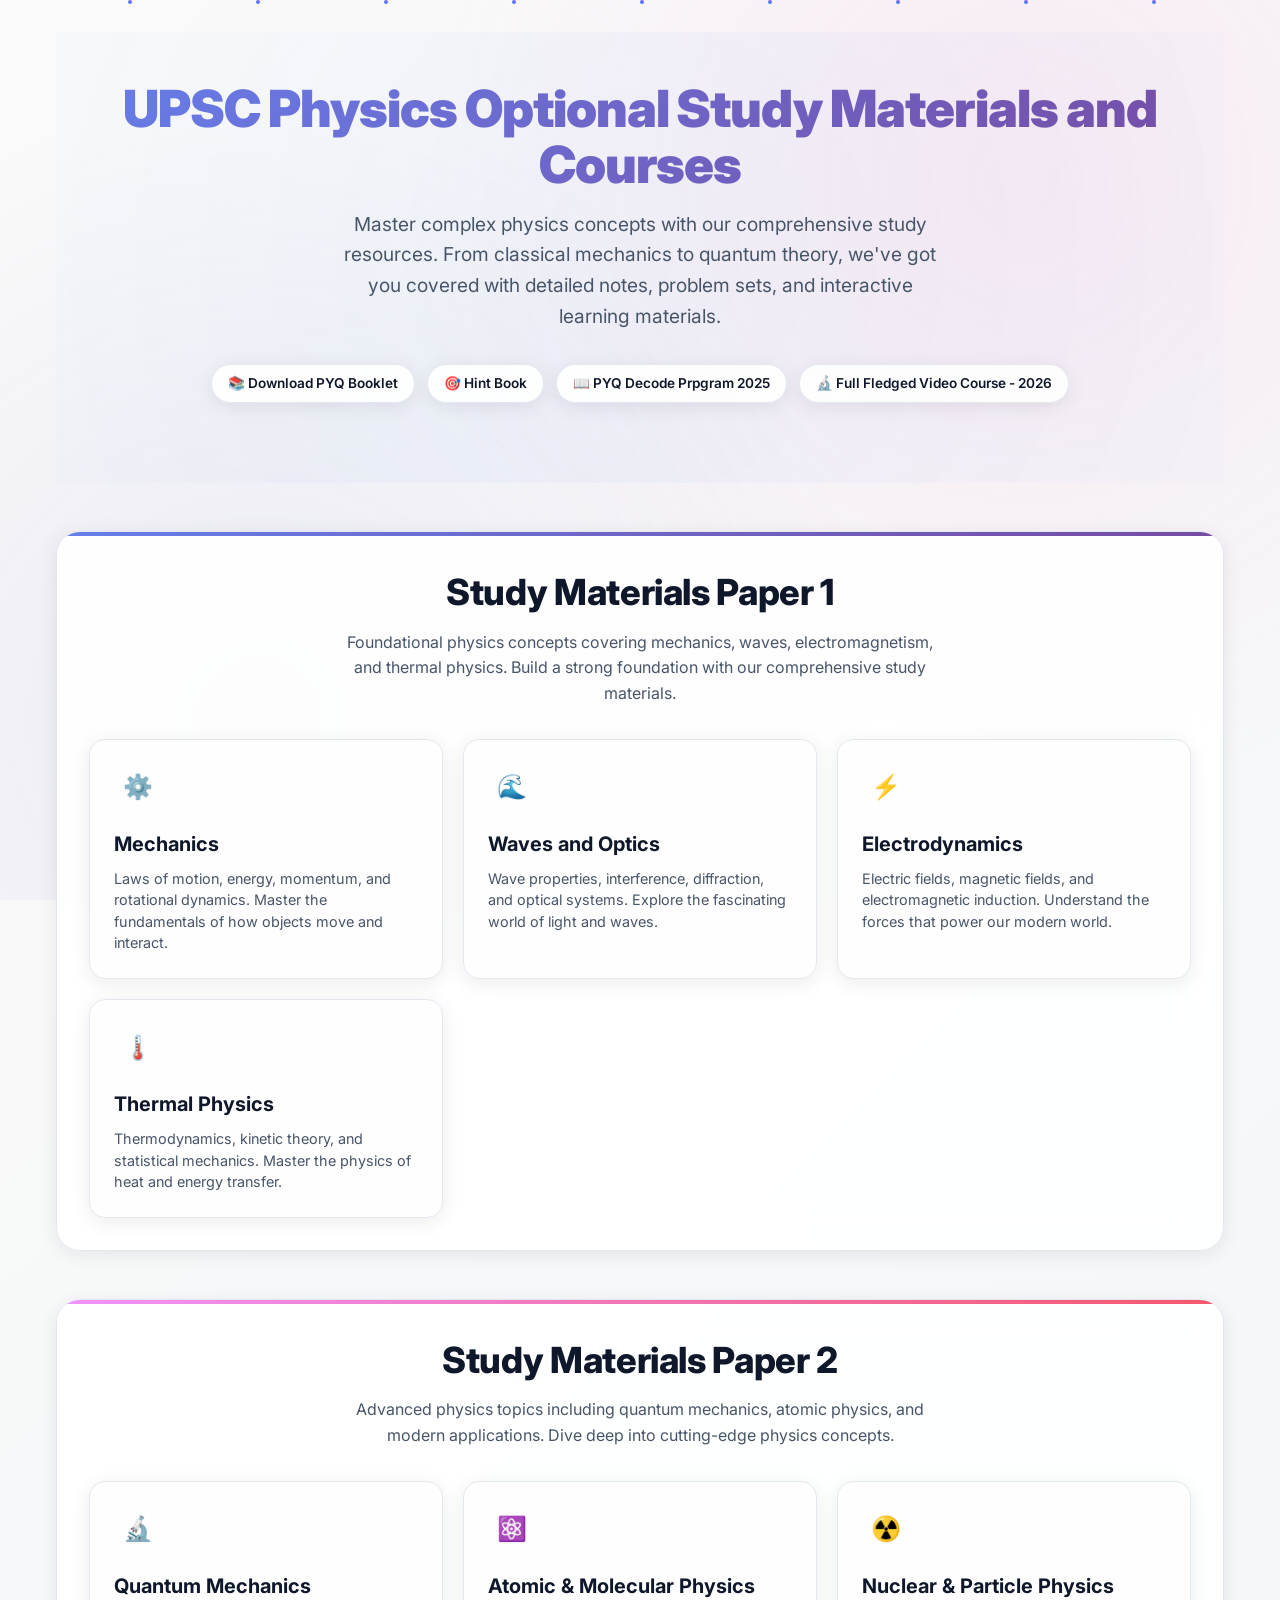
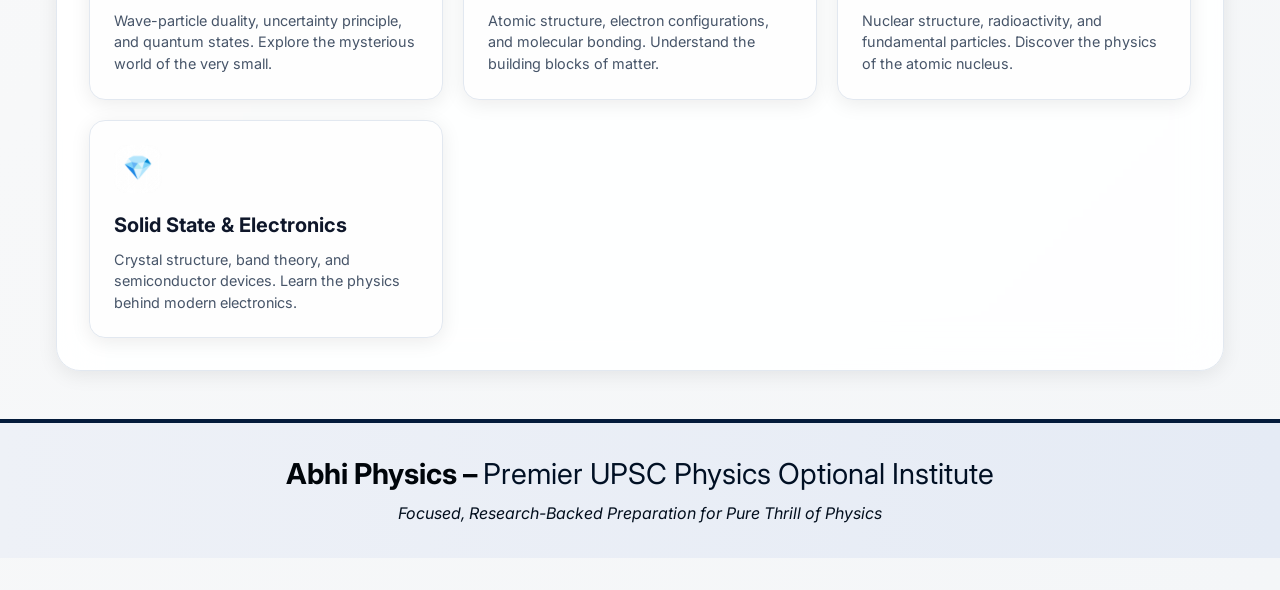
==== index.html @ fa47fe80 "complete directory updated" ====
<!DOCTYPE html>
<html lang="en">
<head>
    <meta charset="UTF-8">
    <meta name="viewport" content="width=device-width, initial-scale=1.0">
    
    <!-- Primary SEO Meta Tags -->
    <title>UPSC CSE Physics Optional Exam | Abhi Physics</title>
    <meta name="title" content="Advanced Study Resources for Physics Optional UPSC CSE>
    <meta name="description" content="Comprehensive physics study materials covering mechanics, quantum mechanics, electrodynamics, thermal physics, and more. Free resources for advanced physics students.">
    <meta name="keywords" content="physics study materials, mechanics, quantum mechanics, electrodynamics, thermal physics, waves optics, atomic physics, nuclear physics, physics notes, physics problems, physics formulas, laws of motion, conservation of energy, conservation of momentum, applications to rotating frames, centripetal acceleration, Coriolis acceleration, motion under central force, conservation of angular momentum, Kepler's laws, fields and potentials, gravitational field, potential due to spherical bodies, Gauss equation, Poisson equation, gravitational self-energy, two-body problem, reduced mass, Rutherford scattering, centre of mass laboratory reference frame, system of particles, conservation theorems, elastic collisions, inelastic collisions, rigid body, degrees of freedom, Euler's theorem, angular velocity, angular momentum, moments of inertia, theorems of parallel and perpendicular axes, equation of motion for rotation, molecular rotations, diatomic molecules, tri-atomic molecules, processional motion, top, gyroscope, mechanics of continuous media, elasticity, Hooke's law, elastic constants, isotropic solids, inter-relation, streamline, laminar flow, viscosity, Poiseuille's equation, Bernoulli's equation, Stokes' law, applications, special relativity, Michelson-Morley experiment, implications, Lorentz transformations, length contraction, time dilation, addition of relativistic velocities, aberration, Doppler effect, mass-energy relation, simple applications to decay process, four-dimensional momentum vector, covariance of equations of physics, electrostatics, magnetostatics, Laplace equation, Poisson equation in electrostatics, energy of a system of charges, multiple expansion of scalar potential, method of images, potential due to a dipole, force and torque on a dipole, dielectrics, polarization, boundary-value problems, conducting and dielectric spheres, uniform electric field, magnetic shell, uniformly magnetized sphere, ferromagnetic materials, hysteresis, energy loss, current electricity, Kirchhoff's laws, Biot-Savart law, Ampere's law, Faraday's law, Lenz' law, self-inductances, mutual-inductances, mean and rms values in AC circuits, DC and AC circuits with R, L, and C components, series and parallel resonances, quality factor, principle of transformer, displacement current, Maxwell's equations, wave equations in vacuum, Pointing theorem, vector and scalar potentials, electromagnetic field tensor, covariance of Maxwell's equations, wave equations in isotropic dielectrics, reflection and refraction, Fresnel's relations, total internal reflection, normal and anomalous dispersion, Rayleigh scattering, black body radiation, Planck's radiation law, Stefan-Boltzmann law, Wien's displacement law, Rayleigh-Jeans' law, thermodynamics, reversible and irreversible processes, entropy, isothermal, adiabatic, isobaric, isochoric processes, entropy changes, Otto and Diesel engines, Gibbs' phase rule, chemical potential, van der Waals equation of state, critical constants, Maxwell-Boltzmann distribution, transport phenomena, equi-partition, virial theorems, Dulong-Petit, Einstein, and Debye's theories of specific heat of solids, Maxwell relations, Clausius-Clapeyron equation, adiabatic de-magnetisation, Joule-Kelvin effect, liquefaction of gases, statistical physics, macro and micro states, statistical distributions, Maxwell-Boltzmann, Bose-Einstein, Fermi-Dirac distributions, applications to specific heat of gases, black body radiation, concept of negative temperatures, wave-particle duality, Schrodinger equation, expectation values, uncertainty principle, one-dimensional Schrodinger equation, free particle, Gaussian wave-packet, particle in a box, particle in a finite well, linear harmonic oscillator, reflection and transmission by step potential, rectangular barrier, particle in a three-dimensional box, density of states, free electron theory of metals, angular momentum, Hydrogen atom, spin half particles, properties of Pauli spin matrices, Stern-Gerlach experiment, electron spin, fine structure of hydrogen atom, elementary ideas about Lamb shift, Zeeman effect, L-S coupling, J-J coupling, spectroscopic notation of atomic states, elementary theory of rotational, vibrational and electronic spectra of diatomic molecules, Frank Condon principle, Raman effect, molecular structure, Laser Raman spectroscopy, importance of neutral hydrogen atom, molecular hydrogen, molecular hydrogen ion in astronomy, fluorescence, phosphorescence, elementary theory and applications of NMR and EPR, basic nuclear properties, size, binding energy, angular momentum, parity, magnetic moment, semi-empirical mass formula, mass parabolas, ground state of deuteron, magnetic moment and non-central forces, meson theory of nuclear forces, shell model of the nucleus, violation of parity in beta decay, gamma decay, internal conversion, Mossbauer spectroscopy, Q-value of nuclear reactions, nuclear fission, fusion, energy production in stars, nuclear reactors, classification of elementary particles, conservation laws, quark structure of hadrons, field quanta of electro weak and strong interactions, elementary ideas about unification of forces, physics of neutrinos, crystalline and amorphous structure of matter, different crystal systems, space groups, methods of determination of crystal structure, X-ray diffraction, scanning and transmission electron microscopies, band theory of solids, conductors, insulators, semiconductors, thermal properties of solids, specific heat, Debye theory, magnetism, para and ferro magnetism, elements of superconductivity, Meissner effect, Josephson junctions, high-temperature superconductivity, intrinsic and extrinsic semiconductors, p-n and n-p-n transistors, amplifiers, oscillators, Op-amps, FET, JFET, MOSFET, digital electronics, Boolean identities, De Morgan's laws, logic gates, truth tables, simple logic circuits, thermostats, solar cells, fundamentals of microprocessors, digital computers">
    <meta name="author" content="Abhi Physics">
    <meta name="robots" content="index, follow">
    <link rel="canonical" href="https://abhiphysics.com/">
    
    <!-- Open Graph / Facebook -->
    <meta property="og:type" content="website">
    <meta property="og:url" content="https://abhiphysics.com/">
    <meta property="og:title" content="Physics Study Materials | Advanced Study Resources | PYQ Solution">
    <meta property="og:description" content="Comprehensive physics study materials covering mechanics, quantum mechanics, electrodynamics, and more. Free resources for advanced physics students.">
    <meta property="og:image" content="https://abhiphysics.com/physics-thumbnail.jpg">
    <meta property="og:site_name" content="Abhi Physics">
    
    <!-- Twitter -->
    <meta property="twitter:card" content="summary_large_image">
    <meta property="twitter:url" content="https://abhiphysics.com/">
    <meta property="twitter:title" content="Physics Study Materials | Advanced Study Resources">
    <meta property="twitter:description" content="Comprehensive physics study materials covering mechanics, quantum mechanics, electrodynamics, and more.">
    <meta property="twitter:image" content="https://abhiphysics.com/physics-thumbnail.jpg">
    
    <!-- Additional SEO Tags -->
    <meta name="theme-color" content="#6366f1">
    <meta name="msapplication-TileColor" content="#6366f1">
    <meta name="language" content="English">
    <meta name="revisit-after" content="7 days">
    <meta name="distribution" content="global">
    <meta name="rating" content="general">
    
    <!-- Structured Data -->
    <script type="application/ld+json">
    {
        "@context": "https://schema.org",
        "@type": "EducationalOrganization",
        "name": "ABHI PHYSICS | UPSC PHYSICS OPTIONAL",
        "description": "Comprehensive physics study materials for advanced students covering mechanics, quantum mechanics, electrodynamics, thermal physics, waves, optics, atomic physics, and nuclear physics",
        "url": "https://abhiphysics.com",
        "logo": "https://abhiphysics.com/logo.png",
        "courseMode": "online",
        "educationalLevel": "advanced",
        "subject": "Physics",
        "teaches": [
            "Mechanics",
            "Waves and Optics", 
            "Electrodynamics",
            "Thermal Physics",
            "Quantum Mechanics",
            "Atomic and Molecular Physics",
            "Nuclear and Particle Physics",
            "Solid State Physics"
        ],
        "availableLanguage": "en",
        "educationalCredentialAwarded": "Study Materials"
    }
    </script>
    
    <!-- Breadcrumb Structured Data -->
    <script type="application/ld+json">
    {
        "@context": "https://schema.org",
        "@type": "BreadcrumbList",
        "itemListElement": [
            {
                "@type": "ListItem",
                "position": 1,
                "name": "Home",
                "item": "https://abhiphysics.com/"
            }
        ]
    }
    </script>
    
    <!-- Preload Critical Resources -->
    <link rel="preload" href="https://fonts.googleapis.com/css2?family=Inter:wght@300;400;500;600;700;800;900&family=JetBrains+Mono:wght@400;500;600&display=swap" as="style">
    <link href="https://fonts.googleapis.com/css2?family=Inter:wght@300;400;500;600;700;800;900&family=JetBrains+Mono:wght@400;500;600&display=swap" rel="stylesheet">
    
    <!-- Favicon -->
    <link rel="icon" type="image/x-icon" href="/favicon.ico">
    <link rel="apple-touch-icon" sizes="180x180" href="/apple-touch-icon.png">
    <link rel="icon" type="image/png" sizes="32x32" href="/favicon-32x32.png">
    <link rel="icon" type="image/png" sizes="16x16" href="/favicon-16x16.png">
    
    <style>
        :root {
            --primary-blue: #3b82f6;
            --primary-purple: #8b5cf6;
            --primary-pink: #ec4899;
            --primary-cyan: #06b6d4;
            --primary-emerald: #10b981;
            --primary-orange: #f59e0b;
            --primary-red: #ef4444;
            
            --bg-primary: #fefefe;
            --bg-secondary: #f8fafc;
            --bg-tertiary: #f1f5f9;
            --bg-glass: rgba(255, 255, 255, 0.9);
            
            --text-primary: #0f172a;
            --text-secondary: #475569;
            --text-muted: #64748b;
            --text-white: #ffffff;
            
            --border-light: #e2e8f0;
            --border-medium: #cbd5e1;
            
            --shadow-glow: 0 0 30px rgba(59, 130, 246, 0.15);
            --shadow-card: 0 4px 20px rgba(0, 0, 0, 0.08);
            --shadow-hover: 0 8px 40px rgba(0, 0, 0, 0.12);
            
            --gradient-primary: linear-gradient(135deg, #667eea 0%, #764ba2 100%);
            --gradient-secondary: linear-gradient(135deg, #f093fb 0%, #f5576c 100%);
            --gradient-accent: linear-gradient(135deg, #4facfe 0%, #00f2fe 100%);
            --gradient-success: linear-gradient(135deg, #43e97b 0%, #38f9d7 100%);
            --gradient-warm: linear-gradient(135deg, #fa709a 0%, #fee140 100%);
            --gradient-cool: linear-gradient(135deg, #a8edea 0%, #fed6e3 100%);
            --gradient-neon: linear-gradient(135deg, #d299c2 0%, #fef9d7 100%);
            
            --border-radius: 16px;
            --border-radius-lg: 24px;
            --transition: all 0.3s cubic-bezier(0.4, 0, 0.2, 1);
            --transition-fast: all 0.15s ease-out;
        }

        * {
            margin: 0;
            padding: 0;
            box-sizing: border-box;
        }

        html {
            scroll-behavior: smooth;
        }

        body {
            font-family: 'Inter', -apple-system, BlinkMacSystemFont, 'Segoe UI', sans-serif;
            background: linear-gradient(135deg, #fafafa 0%, #f4f6f8 100%);
            line-height: 1.6;
            color: var(--text-primary);
            font-size: 16px;
            -webkit-font-smoothing: antialiased;
            -moz-osx-font-smoothing: grayscale;
            min-height: 100vh;
            position: relative;
        }

        body::before {
            content: '';
            position: fixed;
            top: 0;
            left: 0;
            width: 100%;
            height: 100%;
            background: 
                radial-gradient(circle at 20% 80%, rgba(120, 119, 198, 0.1) 0%, transparent 50%),
                radial-gradient(circle at 80% 20%, rgba(255, 119, 198, 0.1) 0%, transparent 50%);
            pointer-events: none;
            z-index: -1;
        }

        .container {
            max-width: 1200px;
            margin: 0 auto;
            padding: 0 1rem;
        }

        /* Floating particles animation */
        .floating-particles {
            position: fixed;
            top: 0;
            left: 0;
            width: 100%;
            height: 100%;
            pointer-events: none;
            z-index: -1;
        }

        .particle {
            position: absolute;
            width: 4px;
            height: 4px;
            background: linear-gradient(45deg, #3b82f6, #8b5cf6);
            border-radius: 50%;
            animation: float 6s ease-in-out infinite;
        }

        @keyframes float {
            0%, 100% { transform: translateY(0px) rotate(0deg); opacity: 0.4; }
            50% { transform: translateY(-20px) rotate(180deg); opacity: 0.8; }
        }

        /* Main Content */
        .main {
            padding: 2rem 0;
        }

        /* Hero Section */
        .hero {
            text-align: center;
            margin-bottom: 3rem;
            padding: 3rem 0;
            position: relative;
            overflow: hidden;
        }

        .hero::before {
            content: '';
            position: absolute;
            top: 50%;
            left: 50%;
            width: 200%;
            height: 200%;
            background: radial-gradient(circle, rgba(59, 130, 246, 0.05) 0%, transparent 70%);
            transform: translate(-50%, -50%);
            animation: pulse 4s ease-in-out infinite;
        }

        @keyframes pulse {
            0%, 100% { transform: translate(-50%, -50%) scale(1); }
            50% { transform: translate(-50%, -50%) scale(1.1); }
        }

        .hero-title {
            font-size: clamp(2rem, 4vw, 3.5rem);
            font-weight: 900;
            line-height: 1.1;
            margin-bottom: 1rem;
            background: var(--gradient-primary);
            -webkit-background-clip: text;
            -webkit-text-fill-color: transparent;
            background-clip: text;
            position: relative;
            z-index: 2;
            letter-spacing: -0.02em;
        }

        .hero-subtitle {
            font-size: clamp(1rem, 2vw, 1.2rem);
            color: var(--text-secondary);
            max-width: 600px;
            margin: 0 auto 2rem;
            line-height: 1.6;
            position: relative;
            z-index: 2;
        }

        .hero-badges {
            display: flex;
            justify-content: center;
            gap: 0.75rem;
            flex-wrap: wrap;
            margin-bottom: 2rem;
            position: relative;
            z-index: 2;
        }

        .badge {
            background: var(--bg-glass);
            backdrop-filter: blur(10px);
            border: 1px solid var(--border-light);
            padding: 0.5rem 1rem;
            border-radius: 50px;
            font-size: 0.85rem;
            font-weight: 600;
            transition: var(--transition);
            box-shadow: var(--shadow-card);
            position: relative;
            overflow: hidden;
        }

        .badge::before {
            content: '';
            position: absolute;
            top: 0;
            left: -100%;
            width: 100%;
            height: 100%;
            background: linear-gradient(90deg, transparent, rgba(255, 255, 255, 0.4), transparent);
            transition: left 0.5s;
        }

        .badge:hover::before {
            left: 100%;
        }

        .badge:hover {
            transform: translateY(-2px);
            box-shadow: var(--shadow-hover);
        }

        .badge a {
            color: var(--text-primary);
            text-decoration: none;
            font-weight: 600;
        }

        /* Study Materials Sections */
        .materials-section {
            margin-bottom: 3rem;
            background: var(--bg-glass);
            backdrop-filter: blur(20px);
            border-radius: var(--border-radius-lg);
            padding: 2rem;
            position: relative;
            overflow: hidden;
            border: 1px solid var(--border-light);
            box-shadow: var(--shadow-card);
        }

        .materials-section::before {
            content: '';
            position: absolute;
            top: 0;
            left: 0;
            right: 0;
            height: 4px;
            background: var(--gradient-primary);
        }

        .materials-section.paper-2::before {
            background: var(--gradient-secondary);
        }

        .section-header {
            text-align: center;
            margin-bottom: 2rem;
        }

        .section-title {
            font-size: clamp(1.75rem, 3vw, 2.25rem);
            font-weight: 800;
            color: var(--text-primary);
            margin-bottom: 0.5rem;
            letter-spacing: -0.01em;
        }

        .section-description {
            color: var(--text-secondary);
            font-size: 1rem;
            max-width: 600px;
            margin: 0 auto;
            line-height: 1.6;
        }

        .materials-grid {
            display: grid;
            grid-template-columns: repeat(auto-fit, minmax(280px, 1fr));
            gap: 1.25rem;
        }

        .material-card {
            background: var(--bg-primary);
            border: 1px solid var(--border-light);
            border-radius: var(--border-radius);
            padding: 1.5rem;
            text-decoration: none;
            transition: var(--transition);
            position: relative;
            overflow: hidden;
            display: flex;
            flex-direction: column;
            align-items: flex-start;
            text-align: left;
            box-shadow: var(--shadow-card);
            min-height: 180px;
        }

        .material-card::before {
            content: '';
            position: absolute;
            top: 0;
            left: 0;
            right: 0;
            bottom: 0;
            background: var(--gradient-primary);
            opacity: 0;
            transition: var(--transition);
        }

        .paper-2 .material-card:nth-child(1)::before { background: var(--gradient-secondary); }
        .paper-2 .material-card:nth-child(2)::before { background: var(--gradient-accent); }
        .paper-2 .material-card:nth-child(3)::before { background: var(--gradient-success); }
        .paper-2 .material-card:nth-child(4)::before { background: var(--gradient-warm); }

        .material-card:nth-child(1)::before { background: var(--gradient-primary); }
        .material-card:nth-child(2)::before { background: var(--gradient-cool); }
        .material-card:nth-child(3)::before { background: var(--gradient-neon); }
        .material-card:nth-child(4)::before { background: var(--gradient-warm); }

        .material-card:hover::before {
            opacity: 1;
        }

        .material-card:hover {
            transform: translateY(-5px) scale(1.02);
            box-shadow: var(--shadow-hover);
            border-color: transparent;
        }

        .material-card-content {
            position: relative;
            z-index: 2;
            transition: var(--transition);
            width: 100%;
        }

        .material-card:hover .material-card-content {
            color: var(--text-white);
        }

        .material-icon {
            width: 3rem;
            height: 3rem;
            margin-bottom: 1rem;
            background: linear-gradient(135deg, rgba(255, 255, 255, 0.2), rgba(255, 255, 255, 0.1));
            border-radius: 12px;
            display: flex;
            align-items: center;
            justify-content: center;
            font-size: 1.5rem;
            backdrop-filter: blur(10px);
            border: 1px solid rgba(255, 255, 255, 0.2);
            transition: var(--transition);
        }

        .material-card:hover .material-icon {
            background: rgba(255, 255, 255, 0.25);
            transform: scale(1.1);
        }

        .material-title {
            font-size: 1.25rem;
            font-weight: 700;
            color: var(--text-primary);
            margin-bottom: 0.5rem;
            transition: var(--transition);
        }

        .material-description {
            color: var(--text-secondary);
            font-size: 0.9rem;
            line-height: 1.5;
            transition: var(--transition);
            flex-grow: 1;
        }

        .material-card:hover .material-title,
        .material-card:hover .material-description {
            color: var(--text-white);
        }

        /* Responsive Design */
        @media (max-width: 768px) {
            .container {
                padding: 0 1rem;
            }

            .hero {
                padding: 2rem 0;
                margin-bottom: 2rem;
            }

            .materials-section {
                padding: 1.5rem;
                margin-bottom: 2rem;
            }

            .materials-grid {
                grid-template-columns: 1fr;
                gap: 1rem;
            }

            .material-card {
                min-height: 160px;
                padding: 1.25rem;
            }

            .hero-badges {
                gap: 0.5rem;
            }

            .badge {
                font-size: 0.8rem;
                padding: 0.4rem 0.8rem;
            }
        }

        @media (max-width: 480px) {
            .materials-section {
                padding: 1rem;
            }

            .material-card {
                padding: 1rem;
                min-height: 140px;
            }

            .material-icon {
                width: 2.5rem;
                height: 2.5rem;
                font-size: 1.25rem;
            }

            .material-title {
                font-size: 1.1rem;
            }

            .material-description {
                font-size: 0.85rem;
            }
        }

        /* Accessibility */
        @media (prefers-reduced-motion: reduce) {
            * {
                animation-duration: 0.01ms !important;
                animation-iteration-count: 1 !important;
                transition-duration: 0.01ms !important;
            }
        }

        /* Focus states */
        .material-card:focus {
            outline: 3px solid var(--primary-blue);
            outline-offset: 2px;
        }

        /* Loading animation */
        @keyframes shimmer {
            0% { background-position: -200px 0; }
            100% { background-position: calc(200px + 100%) 0; }
        }

        /* Entrance animations */
        .materials-section {
            animation: slideInUp 0.6s ease-out forwards;
            opacity: 0;
            transform: translateY(30px);
        }

        .materials-section:nth-child(2) { animation-delay: 0.1s; }
        .materials-section:nth-child(3) { animation-delay: 0.2s; }

        @keyframes slideInUp {
            to {
                opacity: 1;
                transform: translateY(0);
            }
        }

        /* Glowing border effect */
        .material-card {
            position: relative;
        }

        .material-card::after {
            content: '';
            position: absolute;
            top: 0;
            left: 0;
            right: 0;
            bottom: 0;
            border-radius: var(--border-radius);
            padding: 1px;
            background: linear-gradient(45deg, transparent, rgba(59, 130, 246, 0.3), transparent);
            mask: linear-gradient(#fff 0 0) content-box, linear-gradient(#fff 0 0);
            mask-composite: exclude;
            opacity: 0;
            transition: var(--transition);
        }

        .material-card:hover::after {
            opacity: 1;
        }
        .site-footer {
            background: linear-gradient(to right, #eef1f7, #e5ebf5);
            color: #00050a;
            padding: 2rem 1rem;
            text-align: center;
            border-top: 4px solid #041b3b;
            margin-top: 3rem;
        }

        .site-footer .site-title {
            font-size: 1.8rem;
            font-weight: 700;
            margin: 0;
            line-height: 1.3;
        }

        .site-footer .site-title span {
            font-weight: 400;
            color: #011024;
        }

        .site-footer .site-tagline {
            font-size: 1rem;
            margin-top: 0.5rem;
            color: #020e1d;
            font-style: italic;
        }

        @media (max-width: 600px) {
            .site-footer .site-title {
            font-size: 1.4rem;
            }

            .site-footer .site-tagline {
            font-size: 0.9rem;
            }
        }
    </style>
</head>
<body>
    <!-- Floating particles -->
    <div class="floating-particles">
        <div class="particle" style="left: 10%; animation-delay: 0s;"></div>
        <div class="particle" style="left: 20%; animation-delay: 1s;"></div>
        <div class="particle" style="left: 30%; animation-delay: 2s;"></div>
        <div class="particle" style="left: 40%; animation-delay: 3s;"></div>
        <div class="particle" style="left: 50%; animation-delay: 4s;"></div>
        <div class="particle" style="left: 60%; animation-delay: 5s;"></div>
        <div class="particle" style="left: 70%; animation-delay: 2s;"></div>
        <div class="particle" style="left: 80%; animation-delay: 1s;"></div>
        <div class="particle" style="left: 90%; animation-delay: 3s;"></div>
    </div>


    <!-- Main Content -->
    <main class="main" role="main">

        <div class="container">
            
            <!-- Hero Section -->
            <section class="hero">
                <h1 class="hero-title">UPSC Physics Optional Study Materials and Courses</h1>
                <p class="hero-subtitle">
                    Master complex physics concepts with our comprehensive study resources. 
                    From classical mechanics to quantum theory, we've got you covered with detailed notes, problem sets, and interactive learning materials.
                </p>
                <div class="hero-badges" role="list" aria-label="Course features">
                    <span class="badge" role="listitem">
                        📚 <a href="assets/pdfs/upsc-cse-physics-simulators-2023-abhi-physics.pdf" target="_blank">Download PYQ Booklet</a>
                    </span>
                    <span class="badge" role="listitem">
                        🎯 <a href="assets/pdfs/hint-book-paper-1-upsc-physics-optional-abhi-physics.pdf" target="_blank">Hint Book</a>
                    </span>
                    <span class="badge" role="listitem">
                        📖 <a href="pyq-decode-2025-upsc-physics-optional.html" target="_blank">PYQ Decode Prpgram 2025</a> 
                    </span>                    
                    <span class="badge" role="listitem">
                        🔬 <a href="ffc-2026-upsc-physics-optional.html" target="_blank">Full Fledged Video Course - 2026</a> 
                    </span>
                </div>
            </section>

            <!-- Paper 1 Section -->
            <section class="materials-section paper-1" id="paper1" aria-labelledby="paper1-title">
                <div class="section-header">
                    <h2 class="section-title" id="paper1-title">Study Materials Paper 1</h2>
                    <p class="section-description">
                        Foundational physics concepts covering mechanics, waves, electromagnetism, and thermal physics. Build a strong foundation with our comprehensive study materials.
                    </p>
                </div>
                <div class="materials-grid" role="list" aria-label="Paper 1 subjects">
                    
                    <a href="/mechanics/" class="material-card" aria-label="Study Mechanics - Laws of motion, energy, and momentum" role="listitem">
                        <div class="material-card-content">
                            <div class="material-icon" aria-hidden="true">⚙️</div>
                            <h3 class="material-title">Mechanics</h3>
                            <p class="material-description">Laws of motion, energy, momentum, and rotational dynamics. Master the fundamentals of how objects move and interact.</p>
                        </div>
                    </a>
                    
                    <a href="/waves-and-optics/" class="material-card" aria-label="Study Waves and Optics - Wave properties and optical phenomena" role="listitem">
                        <div class="material-card-content">
                            <div class="material-icon" aria-hidden="true">🌊</div>
                            <h3 class="material-title">Waves and Optics</h3>
                            <p class="material-description">Wave properties, interference, diffraction, and optical systems. Explore the fascinating world of light and waves.</p>
                        </div>
                    </a>
                    
                    <a href="/electrodynamics/" class="material-card" aria-label="Study Electrodynamics - Electric and magnetic fields" role="listitem">
                        <div class="material-card-content">
                            <div class="material-icon" aria-hidden="true">⚡</div>
                            <h3 class="material-title">Electrodynamics</h3>
                            <p class="material-description">Electric fields, magnetic fields, and electromagnetic induction. Understand the forces that power our modern world.</p>
                        </div>
                    </a>
                    
                    <a href="/thermal-physics/" class="material-card" aria-label="Study Thermal Physics - Heat, temperature, and thermodynamics" role="listitem">
                        <div class="material-card-content">
                            <div class="material-icon" aria-hidden="true">🌡️</div>
                            <h3 class="material-title">Thermal Physics</h3>
                            <p class="material-description">Thermodynamics, kinetic theory, and statistical mechanics. Master the physics of heat and energy transfer.</p>
                        </div>
                    </a>
                    
                </div>
            </section>

            <!-- Paper 2 Section -->
            <section class="materials-section paper-2" id="paper2" aria-labelledby="paper2-title">
                <div class="section-header">
                    <h2 class="section-title" id="paper2-title">Study Materials Paper 2</h2>
                    <p class="section-description">
                        Advanced physics topics including quantum mechanics, atomic physics, and modern applications. Dive deep into cutting-edge physics concepts.
                    </p>
                </div>
                <div class="materials-grid" role="list" aria-label="Paper 2 subjects">
                    
                    <a href="/quantum-mechanics/" class="material-card" aria-label="Study Quantum Mechanics - Wave-particle duality and quantum theory" role="listitem">
                        <div class="material-card-content">
                            <div class="material-icon" aria-hidden="true">🔬</div>
                            <h3 class="material-title">Quantum Mechanics</h3>
                            <p class="material-description">Wave-particle duality, uncertainty principle, and quantum states. Explore the mysterious world of the very small.</p>
                        </div>
                    </a>
                    
                    <a href="/atomic-molecular-physics/" class="material-card" aria-label="Study Atomic and Molecular Physics - Atomic structure and bonding" role="listitem">
                        <div class="material-card-content">
                            <div class="material-icon" aria-hidden="true">⚛️</div>
                            <h3 class="material-title">Atomic & Molecular Physics</h3>
                            <p class="material-description">Atomic structure, electron configurations, and molecular bonding. Understand the building blocks of matter.</p>
                        </div>
                    </a>
                    
                    <a href="/nuclear-particle-physics/" class="material-card" aria-label="Study Nuclear and Particle Physics - Nuclear reactions and particles" role="listitem">
                        <div class="material-card-content">
                            <div class="material-icon" aria-hidden="true">☢️</div>
                            <h3 class="material-title">Nuclear & Particle Physics</h3>
                            <p class="material-description">Nuclear structure, radioactivity, and fundamental particles. Discover the physics of the atomic nucleus.</p>
                        </div>
                    </a>
                    
                    <a href="/solid-state-physics/" class="material-card" aria-label="Study Solid State Physics - Crystal structure and electronic devices" role="listitem">
                        <div class="material-card-content">
                            <div class="material-icon" aria-hidden="true">💎</div>
                            <h3 class="material-title">Solid State & Electronics</h3>
                            <p class="material-description">Crystal structure, band theory, and semiconductor devices. Learn the physics behind modern electronics.</p>
                        </div>
                    </a>
                    
                </div>
            </section>

        </div>

    <footer class="site-footer">
    <div class="container">
    <h1 class="site-title">Abhi Physics – <span>Premier UPSC Physics Optional Institute</span></h1>
    <p class="site-tagline">Focused, Research-Backed Preparation for Pure Thrill of Physics</p>
    </div>
    </footer>  
    </main>

</body>
</html>
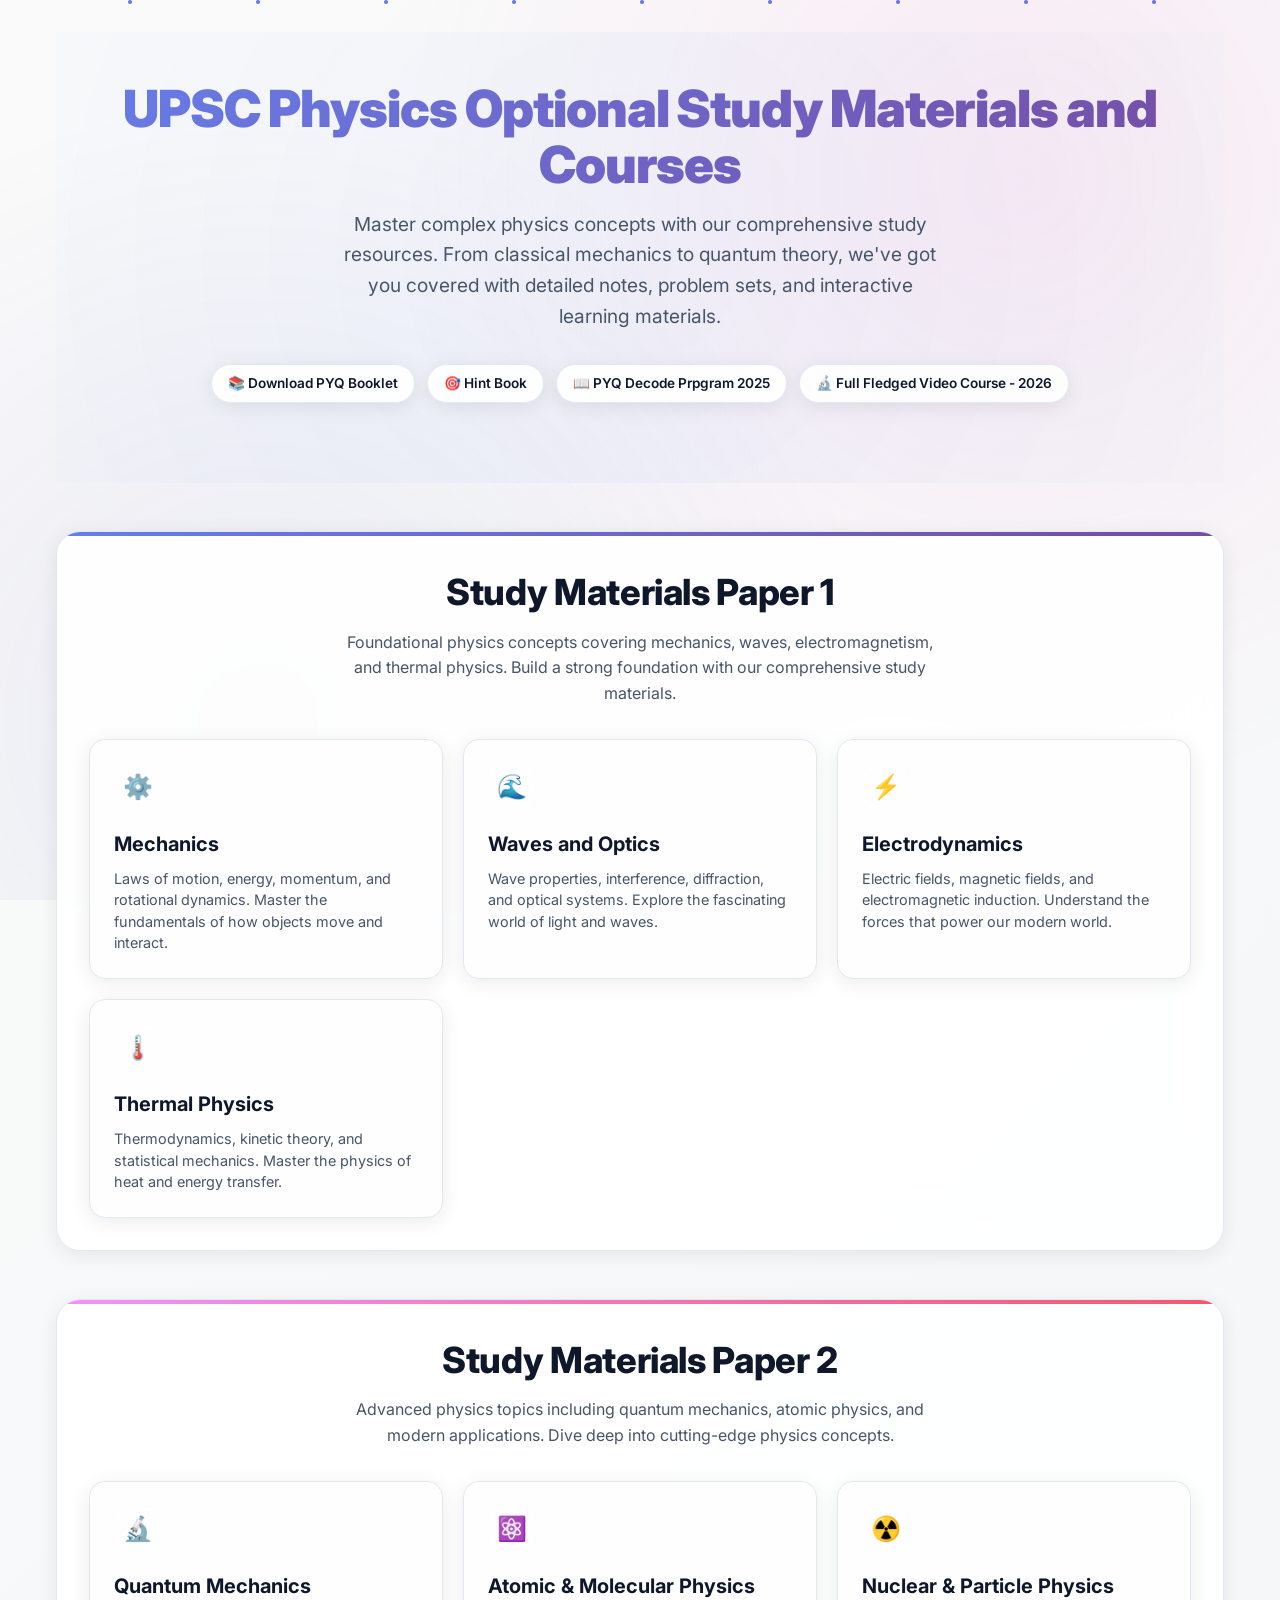
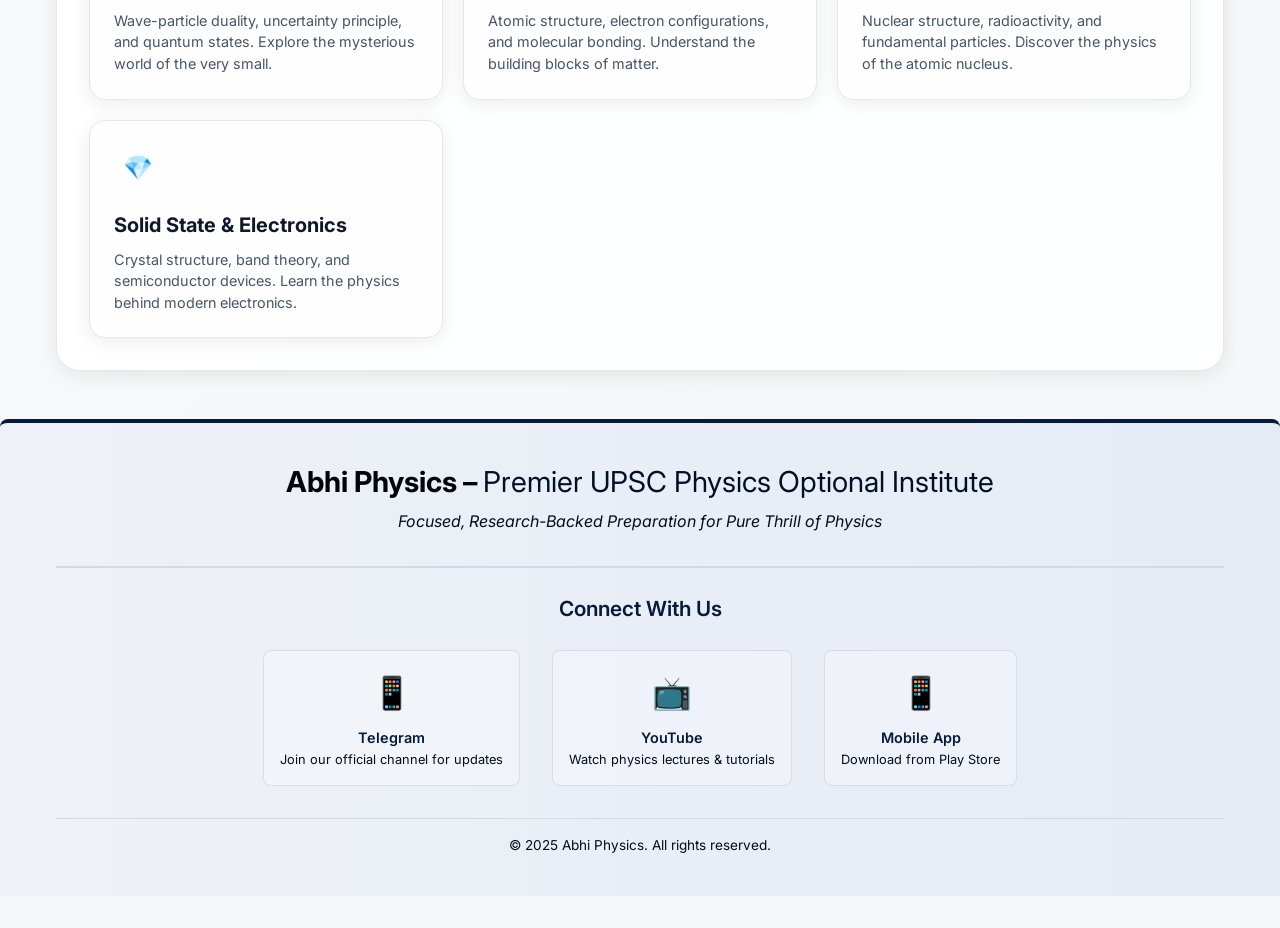
==== commit cdd8dd2a: "Almost done with footer too" ====
--- a/index.html
+++ b/index.html
@@ -580,13 +580,20 @@
         .material-card:hover::after {
             opacity: 1;
         }
+        .container {
+            max-width: 1200px;
+            margin: 0 auto;
+            padding: 0 1rem;
+        }
+
         .site-footer {
             background: linear-gradient(to right, #eef1f7, #e5ebf5);
             color: #00050a;
-            padding: 2rem 1rem;
+            padding: 2.5rem 1rem;
             text-align: center;
             border-top: 4px solid #041b3b;
             margin-top: 3rem;
+            border-radius: 8px 8px 0 0;
         }
 
         .site-footer .site-title {
@@ -594,6 +601,7 @@
             font-weight: 700;
             margin: 0;
             line-height: 1.3;
+            margin-bottom: 0.5rem;
         }
 
         .site-footer .site-title span {
@@ -604,17 +612,113 @@
         .site-footer .site-tagline {
             font-size: 1rem;
             margin-top: 0.5rem;
+            margin-bottom: 2rem;
             color: #020e1d;
             font-style: italic;
         }
 
-        @media (max-width: 600px) {
+        .contact-section {
+            margin-top: 2rem;
+            padding-top: 1.5rem;
+            border-top: 2px solid #d1d9e6;
+        }
+
+        .contact-title {
+            font-size: 1.3rem;
+            font-weight: 600;
+            color: #041b3b;
+            margin-bottom: 1.5rem;
+        }
+
+        .contact-links {
+            display: flex;
+            justify-content: center;
+            gap: 2rem;
+            flex-wrap: wrap;
+            align-items: center;
+        }
+
+        .contact-item {
+            display: flex;
+            flex-direction: column;
+            align-items: center;
+            text-decoration: none;
+            color: #00050a;
+            padding: 1rem;
+            border-radius: 8px;
+            background: rgba(255, 255, 255, 0.3);
+            border: 1px solid rgba(4, 27, 59, 0.1);
+            transition: all 0.3s ease;
+            min-width: 120px;
+        }
+
+        .contact-item:hover {
+            transform: translateY(-2px);
+            background: rgba(255, 255, 255, 0.5);
+            border-color: #041b3b;
+            box-shadow: 0 4px 12px rgba(4, 27, 59, 0.15);
+        }
+
+        .contact-icon {
+            font-size: 2rem;
+            margin-bottom: 0.5rem;
+            color: #041b3b;
+        }
+
+        .contact-label {
+            font-weight: 600;
+            font-size: 0.9rem;
+            color: #041b3b;
+            margin-bottom: 0.2rem;
+        }
+
+        .contact-desc {
+            font-size: 0.8rem;
+            color: #020e1d;
+            text-align: center;
+            line-height: 1.3;
+        }
+
+        .footer-bottom {
+            margin-top: 2rem;
+            padding-top: 1rem;
+            border-top: 1px solid #d1d9e6;
+            font-size: 0.85rem;
+            color: #020e1d;
+        }
+
+        @media (max-width: 768px) {
             .site-footer .site-title {
-            font-size: 1.4rem;
+                font-size: 1.4rem;
             }
 
             .site-footer .site-tagline {
-            font-size: 0.9rem;
+                font-size: 0.9rem;
+            }
+
+            .contact-links {
+                gap: 1rem;
+            }
+
+            .contact-item {
+                min-width: 100px;
+                padding: 0.8rem;
+            }
+
+            .contact-title {
+                font-size: 1.1rem;
+            }
+        }
+
+        @media (max-width: 500px) {
+            .contact-links {
+                flex-direction: column;
+                gap: 1rem;
+            }
+
+            .contact-item {
+                width: 100%;
+                max-width: 250px;
             }
         }
     </style>
@@ -755,11 +859,38 @@
         </div>
 
     <footer class="site-footer">
-    <div class="container">
-    <h1 class="site-title">Abhi Physics – <span>Premier UPSC Physics Optional Institute</span></h1>
-    <p class="site-tagline">Focused, Research-Backed Preparation for Pure Thrill of Physics</p>
-    </div>
-    </footer>  
+        <div class="container">
+            <h1 class="site-title">Abhi Physics – <span>Premier UPSC Physics Optional Institute</span></h1>
+            <p class="site-tagline">Focused, Research-Backed Preparation for Pure Thrill of Physics</p>
+            
+            <div class="contact-section">
+                <h2 class="contact-title">Connect With Us</h2>
+                <div class="contact-links">
+                    <a href="https://t.me/physicsupsc_official" class="contact-item" target="_blank" rel="noopener">
+                        <div class="contact-icon">📱</div>
+                        <div class="contact-label">Telegram</div>
+                        <div class="contact-desc">Join our official channel for updates</div>
+                    </a>
+                    
+                    <a href="https://www.youtube.com/@abhisphysics" class="contact-item" target="_blank" rel="noopener">
+                        <div class="contact-icon">📺</div>
+                        <div class="contact-label">YouTube</div>
+                        <div class="contact-desc">Watch physics lectures & tutorials</div>
+                    </a>
+                    
+                    <a href="https://play.google.com/store/apps/details?id=co.diy.dgkuc&pcampaignid=web_share" class="contact-item" target="_blank" rel="noopener">
+                        <div class="contact-icon">📱</div>
+                        <div class="contact-label">Mobile App</div>
+                        <div class="contact-desc">Download from Play Store</div>
+                    </a>
+                </div>
+            </div>
+            
+            <div class="footer-bottom">
+                <p>&copy; 2025 Abhi Physics. All rights reserved.</p>
+            </div>
+        </div>
+    </footer>
     </main>
 
 </body>
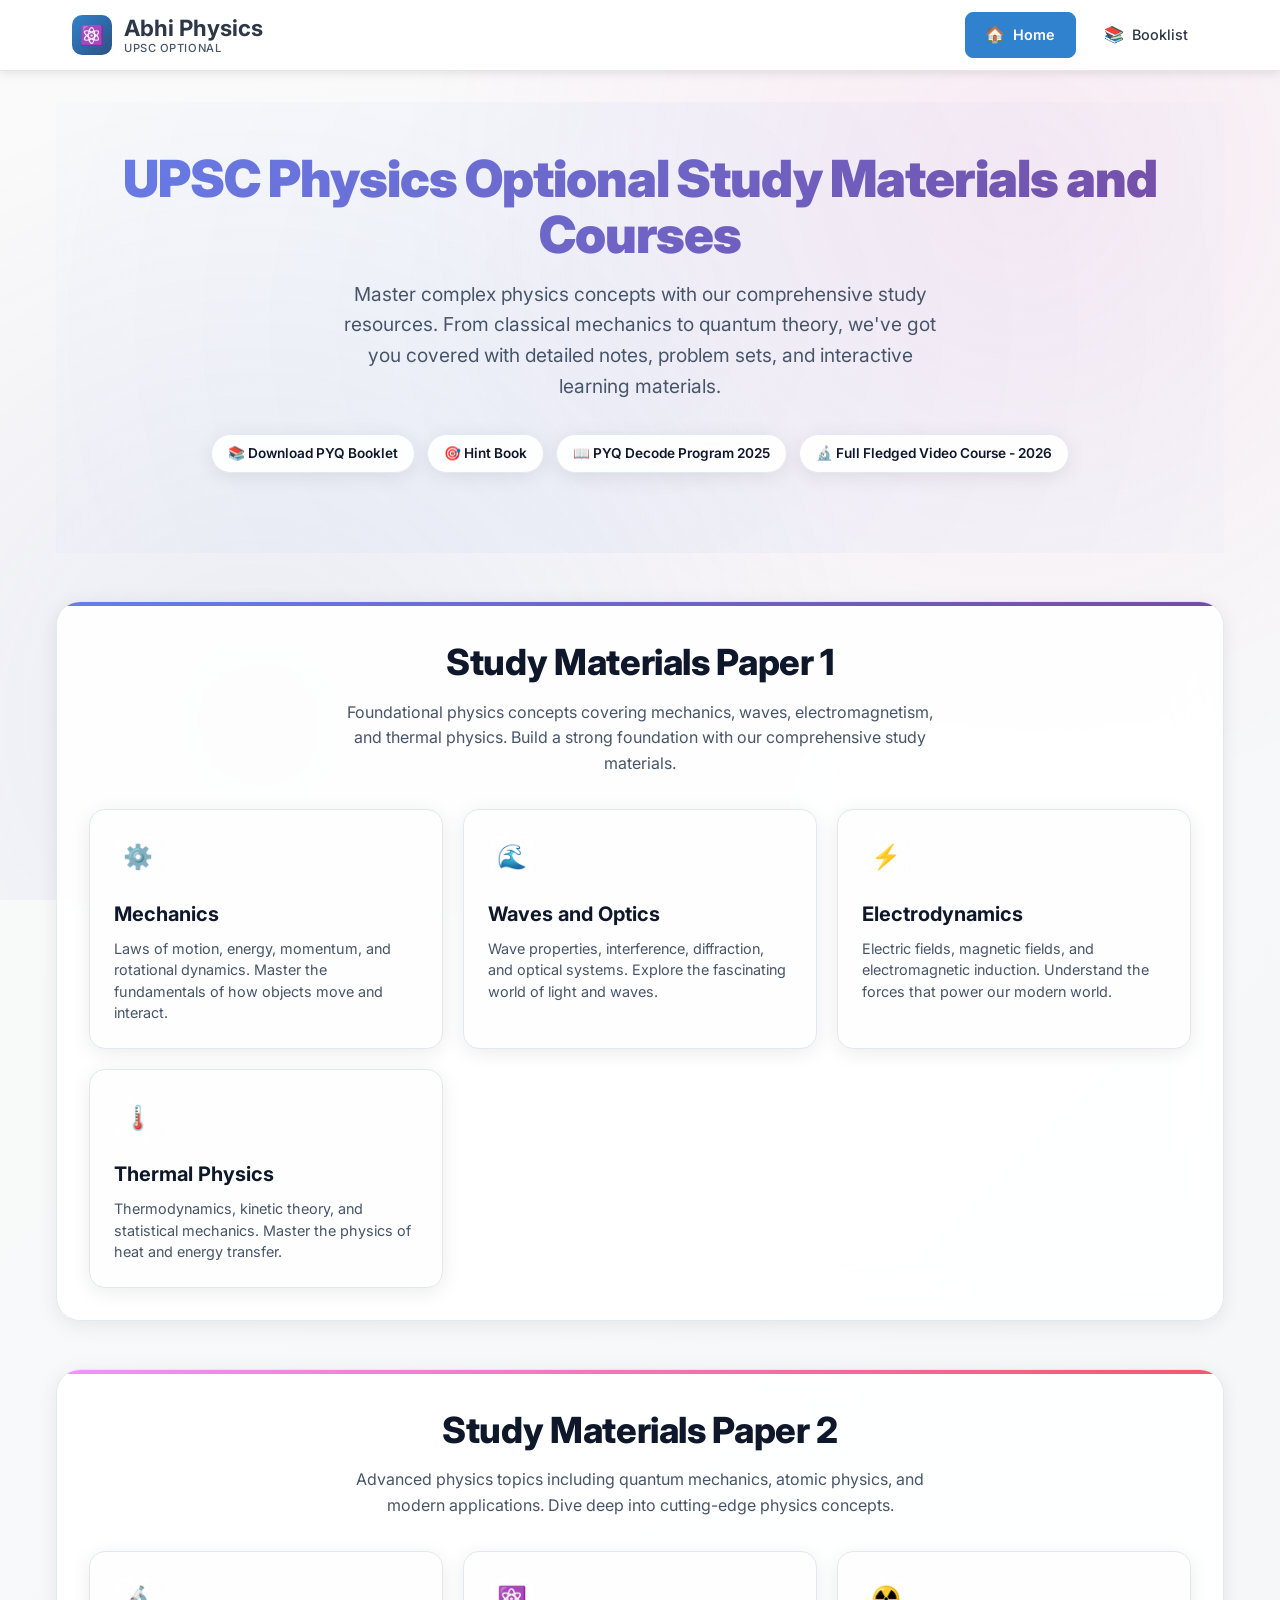
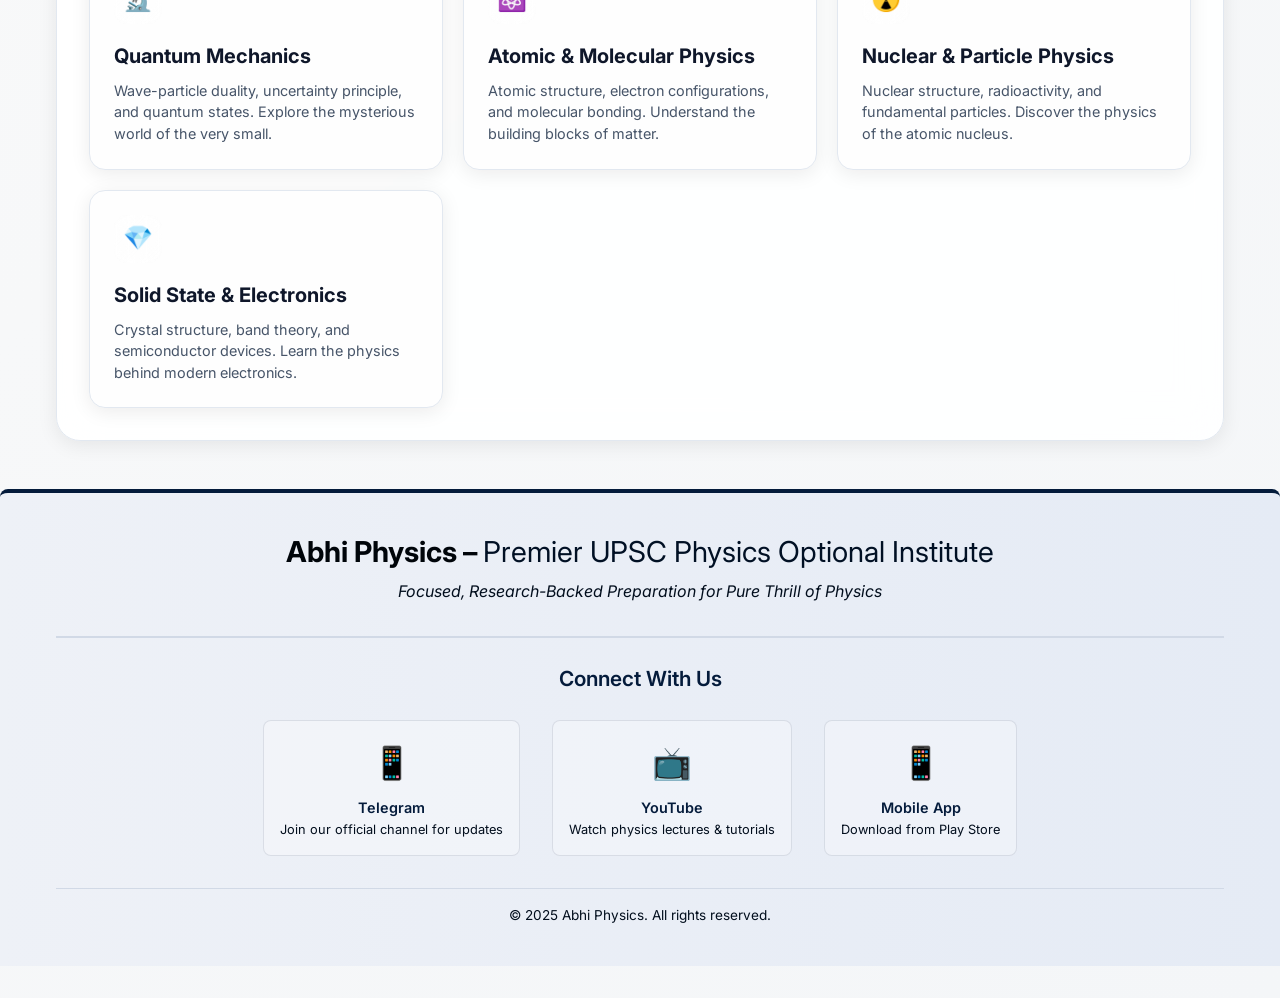
==== commit 95d9414a: "Almost done with footer too" ====
--- a/index.html
+++ b/index.html
@@ -83,11 +83,16 @@
     <link rel="preload" href="https://fonts.googleapis.com/css2?family=Inter:wght@300;400;500;600;700;800;900&family=JetBrains+Mono:wght@400;500;600&display=swap" as="style">
     <link href="https://fonts.googleapis.com/css2?family=Inter:wght@300;400;500;600;700;800;900&family=JetBrains+Mono:wght@400;500;600&display=swap" rel="stylesheet">
     
-    <!-- Favicon -->
+    <!-- Corrected Favicon Links -->
     <link rel="icon" type="image/x-icon" href="/favicon.ico">
+    <link rel="icon" type="image/png" sizes="16x16" href="/favicon-16x16.png">
+    <link rel="icon" type="image/png" sizes="32x32" href="/favicon-32x32.png">
     <link rel="apple-touch-icon" sizes="180x180" href="/apple-touch-icon.png">
-    <link rel="icon" type="image/png" sizes="32x32" href="/favicon-32x32.png">
-    <link rel="icon" type="image/png" sizes="16x16" href="/favicon-16x16.png">
+    <link rel="icon" type="image/png" sizes="192x192" href="/android-chrome-192x192.png">
+    <link rel="icon" type="image/png" sizes="512x512" href="/android-chrome-512x512.png">
+
+    <!-- Optional: Add manifest for PWA support -->
+    <link rel="manifest" href="/site.webmanifest">
     
     <style>
         :root {
@@ -721,21 +726,54 @@
                 max-width: 250px;
             }
         }
+
     </style>
+
+    <!-- Your other head content -->
+    <link rel="stylesheet" href="assets/css/header.css">
 </head>
+
 <body>
-    <!-- Floating particles -->
-    <div class="floating-particles">
-        <div class="particle" style="left: 10%; animation-delay: 0s;"></div>
-        <div class="particle" style="left: 20%; animation-delay: 1s;"></div>
-        <div class="particle" style="left: 30%; animation-delay: 2s;"></div>
-        <div class="particle" style="left: 40%; animation-delay: 3s;"></div>
-        <div class="particle" style="left: 50%; animation-delay: 4s;"></div>
-        <div class="particle" style="left: 60%; animation-delay: 5s;"></div>
-        <div class="particle" style="left: 70%; animation-delay: 2s;"></div>
-        <div class="particle" style="left: 80%; animation-delay: 1s;"></div>
-        <div class="particle" style="left: 90%; animation-delay: 3s;"></div>
-    </div>
+
+
+    <header class="header">
+        <nav class="nav-container">
+            <!-- Logo -->
+            <a href="https://www.abhiphysics.com" class="logo">
+                <div class="logo-icon">⚛️</div>
+                <div class="logo-text">
+                    <span class="logo-main">Abhi Physics</span>
+                    <span class="logo-sub">UPSC Optional</span>
+                </div>
+            </a>
+
+            <!-- Navigation Menu -->
+            <ul class="nav-menu" id="navMenu">
+                <li class="nav-item">
+                    <a href="https://www.abhiphysics.com" class="nav-link home-btn">
+                        <span class="nav-icon">🏠</span>
+                        <span>Home</span>
+                    </a>
+                </li>
+                <li class="nav-item">
+                    <a href="https://www.abhiphysics.com/booklist.pdf" class="nav-link" target="_blank">
+                        <span class="nav-icon">📚</span>
+                        <span>Booklist</span>
+                    </a>
+                </li>
+            </ul>
+
+            <!-- Mobile Toggle -->
+            <button class="mobile-toggle" id="mobileToggle">
+                <span class="toggle-line"></span>
+                <span class="toggle-line"></span>
+                <span class="toggle-line"></span>
+            </button>
+        </nav>
+    </header>
+
+    <!-- Your page content here -->
+    <!-- Remember to add top padding/margin to account for fixed header -->
 
 
     <!-- Main Content -->
@@ -758,7 +796,7 @@
                         🎯 <a href="assets/pdfs/hint-book-paper-1-upsc-physics-optional-abhi-physics.pdf" target="_blank">Hint Book</a>
                     </span>
                     <span class="badge" role="listitem">
-                        📖 <a href="pyq-decode-2025-upsc-physics-optional.html" target="_blank">PYQ Decode Prpgram 2025</a> 
+                        📖 <a href="pyq-decode-2025-upsc-physics-optional.html" target="_blank">PYQ Decode Program 2025</a> 
                     </span>                    
                     <span class="badge" role="listitem">
                         🔬 <a href="ffc-2026-upsc-physics-optional.html" target="_blank">Full Fledged Video Course - 2026</a> 
@@ -893,5 +931,37 @@
     </footer>
     </main>
 
+    
+    <!-- JavaScript for mobile toggle -->
+    <script>
+        document.addEventListener('DOMContentLoaded', function() {
+            const mobileToggle = document.querySelector('.header .mobile-toggle');
+            const navMenu = document.querySelector('.header .nav-menu');
+            
+            if (mobileToggle && navMenu) {
+                mobileToggle.addEventListener('click', function() {
+                    mobileToggle.classList.toggle('active');
+                    navMenu.classList.toggle('active');
+                });
+
+                const navLinks = document.querySelectorAll('.header .nav-link');
+                navLinks.forEach(function(link) {
+                    link.addEventListener('click', function() {
+                        mobileToggle.classList.remove('active');
+                        navMenu.classList.remove('active');
+                    });
+                });
+
+                document.addEventListener('click', function(event) {
+                    const isClickInsideHeader = event.target.closest('.header');
+                    if (!isClickInsideHeader) {
+                        mobileToggle.classList.remove('active');
+                        navMenu.classList.remove('active');
+                    }
+                });
+            }
+        });
+    </script>
+
 </body>
 </html>
--- a/assets/css/header.css
+++ b/assets/css/header.css
@@ -0,0 +1,270 @@
+/* Header-specific CSS Variables */
+.header {
+    --header-bg: rgba(255, 255, 255, 0.95);
+    --header-border: rgba(0, 0, 0, 0.1);
+    --header-text-primary: #2d3748;
+    --header-text-secondary: #4a5568;
+    --header-accent: #3182ce;
+    --header-accent-hover: #2c5282;
+    --header-shadow: 0 2px 10px rgba(0, 0, 0, 0.1);
+    --header-transition: all 0.3s ease;
+}
+
+/* Clean Light Header */
+.header {
+    position: fixed;
+    top: 0;
+    left: 0;
+    right: 0;
+    z-index: 1000;
+    background: var(--header-bg);
+    border-bottom: 1px solid var(--header-border);
+    backdrop-filter: blur(10px);
+    -webkit-backdrop-filter: blur(10px);
+    box-shadow: var(--header-shadow);
+    transition: var(--header-transition);
+}
+
+.header .nav-container {
+    max-width: 1200px;
+    margin: 0 auto;
+    padding: 0 2rem;
+    display: flex;
+    align-items: center;
+    justify-content: space-between;
+    height: 70px;
+}
+
+/* Logo Styling */
+.header .logo {
+    display: flex;
+    align-items: center;
+    gap: 0.75rem;
+    text-decoration: none;
+    color: var(--header-text-primary);
+    font-weight: 700;
+    font-size: 1.4rem;
+    transition: var(--header-transition);
+}
+
+.header .logo:hover {
+    color: var(--header-accent);
+}
+
+.header .logo-icon {
+    width: 40px;
+    height: 40px;
+    background: linear-gradient(135deg, var(--header-accent), var(--header-accent-hover));
+    border-radius: 10px;
+    display: flex;
+    align-items: center;
+    justify-content: center;
+    font-size: 1.2rem;
+    color: white;
+    transition: var(--header-transition);
+}
+
+.header .logo:hover .logo-icon {
+    transform: scale(1.05);
+    box-shadow: 0 4px 15px rgba(49, 130, 206, 0.3);
+}
+
+.header .logo-text {
+    display: flex;
+    flex-direction: column;
+    line-height: 1.2;
+}
+
+.header .logo-main {
+    font-size: 1.4rem;
+    font-weight: 700;
+    color: var(--header-text-primary);
+}
+
+.header .logo-sub {
+    font-size: 0.7rem;
+    font-weight: 500;
+    color: var(--header-text-secondary);
+    text-transform: uppercase;
+    letter-spacing: 0.05em;
+}
+
+/* Header Navigation */
+.header .nav-menu {
+    display: flex;
+    align-items: center;
+    gap: 0.5rem;
+    list-style: none;
+    margin: 0;
+    padding: 0;
+}
+
+.header .nav-item {
+    position: relative;
+}
+
+.header .nav-link {
+    display: flex;
+    align-items: center;
+    gap: 0.5rem;
+    padding: 0.6rem 1.2rem;
+    color: var(--header-text-primary);
+    text-decoration: none;
+    font-weight: 500;
+    font-size: 0.9rem;
+    border-radius: 8px;
+    transition: var(--header-transition);
+    position: relative;
+    background: transparent;
+    border: 1px solid transparent;
+}
+
+.header .nav-link:hover {
+    color: var(--header-accent);
+    background: rgba(49, 130, 206, 0.08);
+    border-color: rgba(49, 130, 206, 0.2);
+    transform: translateY(-1px);
+}
+
+.header .nav-icon {
+    font-size: 1rem;
+}
+
+/* Header Home button special styling */
+.header .nav-link.home-btn {
+    background: var(--header-accent);
+    color: white;
+    font-weight: 600;
+    border: 1px solid var(--header-accent);
+}
+
+.header .nav-link.home-btn:hover {
+    background: var(--header-accent-hover);
+    border-color: var(--header-accent-hover);
+    color: white;
+    transform: translateY(-1px);
+    box-shadow: 0 4px 12px rgba(49, 130, 206, 0.3);
+}
+
+/* Header Mobile Menu Toggle */
+.header .mobile-toggle {
+    display: none;
+    flex-direction: column;
+    gap: 4px;
+    background: none;
+    border: none;
+    cursor: pointer;
+    padding: 0.5rem;
+    border-radius: 6px;
+    transition: var(--header-transition);
+}
+
+.header .mobile-toggle:hover {
+    background: rgba(0, 0, 0, 0.05);
+}
+
+.header .toggle-line {
+    width: 24px;
+    height: 2px;
+    background: var(--header-text-primary);
+    border-radius: 2px;
+    transition: var(--header-transition);
+}
+
+.header .mobile-toggle.active .toggle-line:nth-child(1) {
+    transform: rotate(45deg) translate(5px, 5px);
+}
+
+.header .mobile-toggle.active .toggle-line:nth-child(2) {
+    opacity: 0;
+}
+
+.header .mobile-toggle.active .toggle-line:nth-child(3) {
+    transform: rotate(-45deg) translate(7px, -6px);
+}
+
+/* Header Mobile Responsive */
+@media (max-width: 768px) {
+    .header .nav-container {
+        padding: 0 1rem;
+        height: 60px;
+    }
+
+    .header .logo-text {
+        display: none;
+    }
+
+    .header .logo-icon {
+        width: 35px;
+        height: 35px;
+        font-size: 1rem;
+    }
+
+    .header .logo-main {
+        font-size: 1.2rem;
+    }
+
+    .header .mobile-toggle {
+        display: flex;
+    }
+
+    .header .nav-menu {
+        position: absolute;
+        top: 100%;
+        left: 0;
+        right: 0;
+        background: var(--header-bg);
+        border-top: 1px solid var(--header-border);
+        border-bottom: 1px solid var(--header-border);
+        flex-direction: column;
+        gap: 0;
+        padding: 1rem;
+        transform: translateY(-100%);
+        opacity: 0;
+        visibility: hidden;
+        transition: var(--header-transition);
+        box-shadow: 0 4px 10px rgba(0, 0, 0, 0.1);
+    }
+
+    .header .nav-menu.active {
+        transform: translateY(0);
+        opacity: 1;
+        visibility: visible;
+    }
+
+    .header .nav-link {
+        width: 100%;
+        justify-content: center;
+        padding: 0.8rem 1rem;
+        margin-bottom: 0.5rem;
+        border-radius: 8px;
+        color: var(--header-text-primary);
+    }
+
+    .header .nav-link:last-child {
+        margin-bottom: 0;
+    }
+
+    .header .nav-link:hover {
+        background: rgba(49, 130, 206, 0.1);
+        transform: none;
+    }
+
+    .header .nav-link.home-btn:hover {
+        background: var(--header-accent-hover);
+        color: white;
+        transform: none;
+    }
+}
+
+/* Add this to prevent content from being hidden behind fixed header */
+body {
+    padding-top: 70px; /* Same as header height */
+}
+
+/* On mobile */
+@media (max-width: 768px) {
+    body {
+        padding-top: 60px; /* Same as mobile header height */
+    }
+}
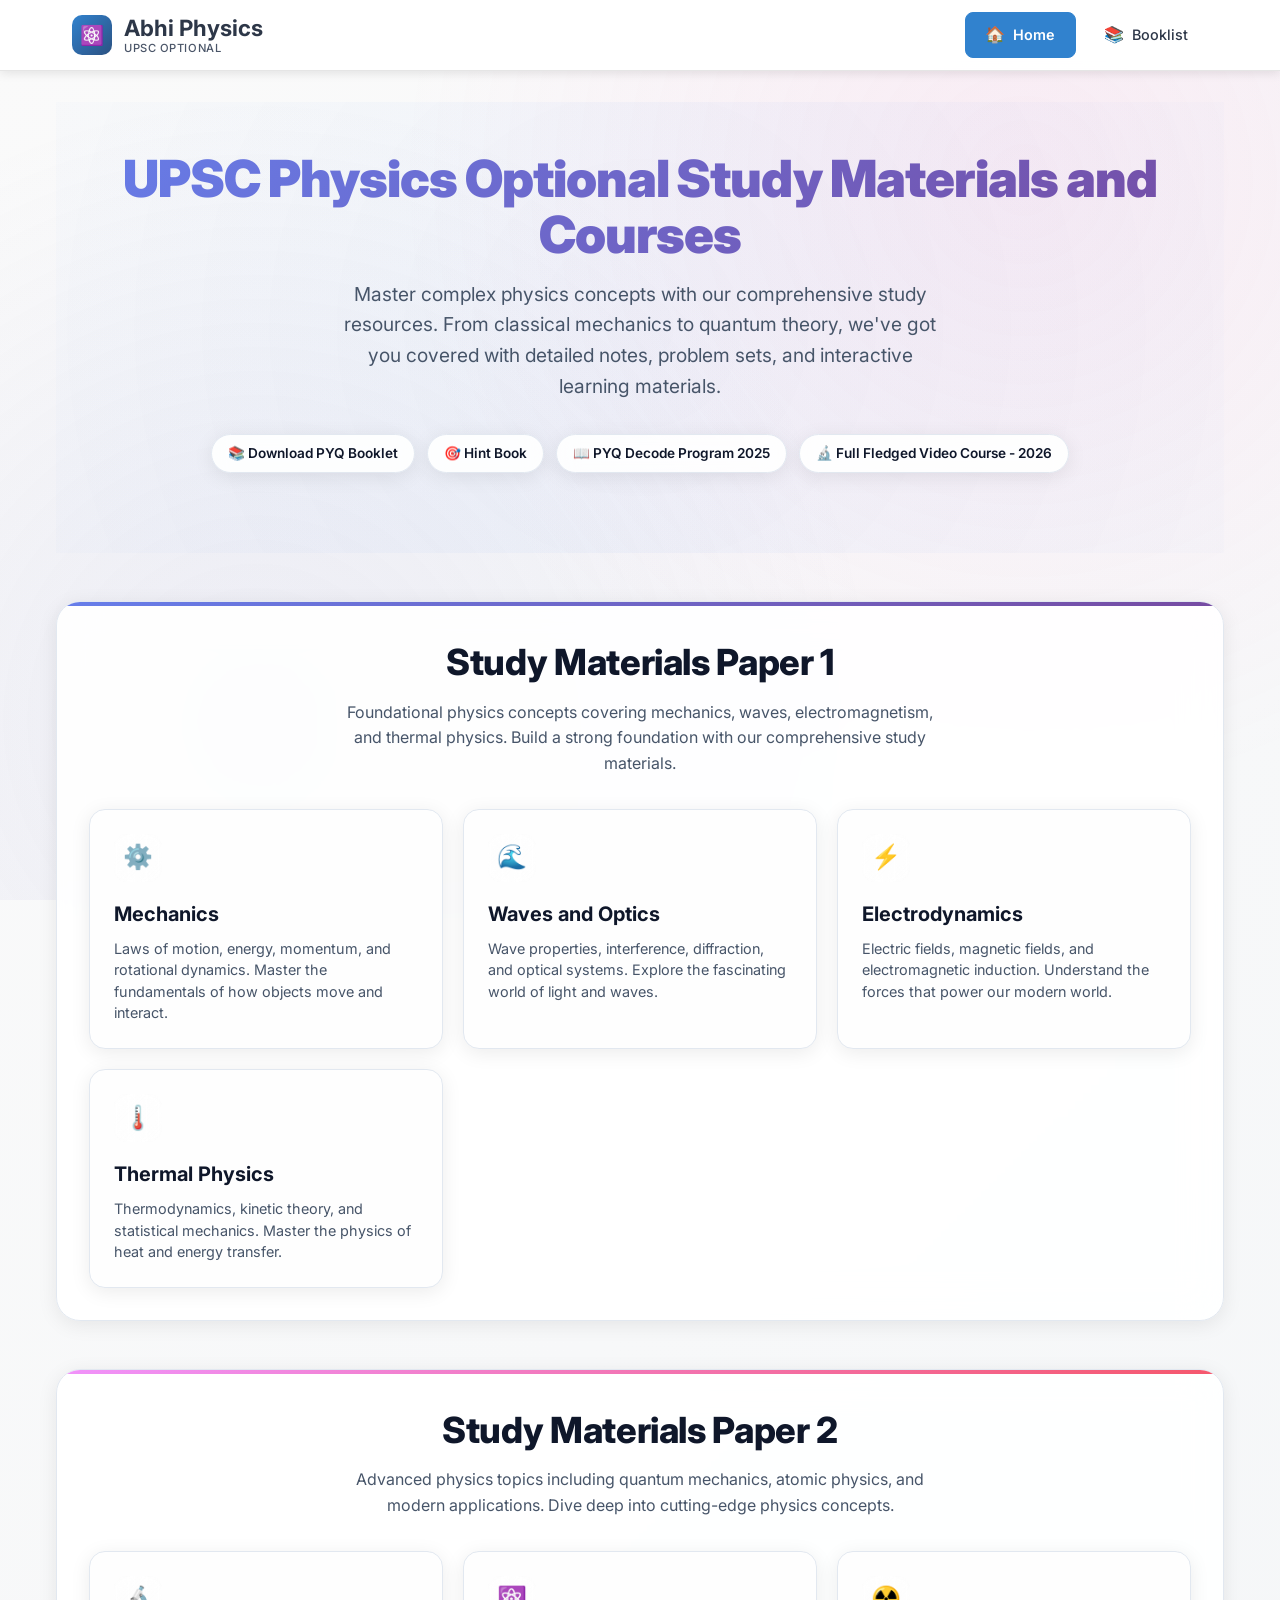
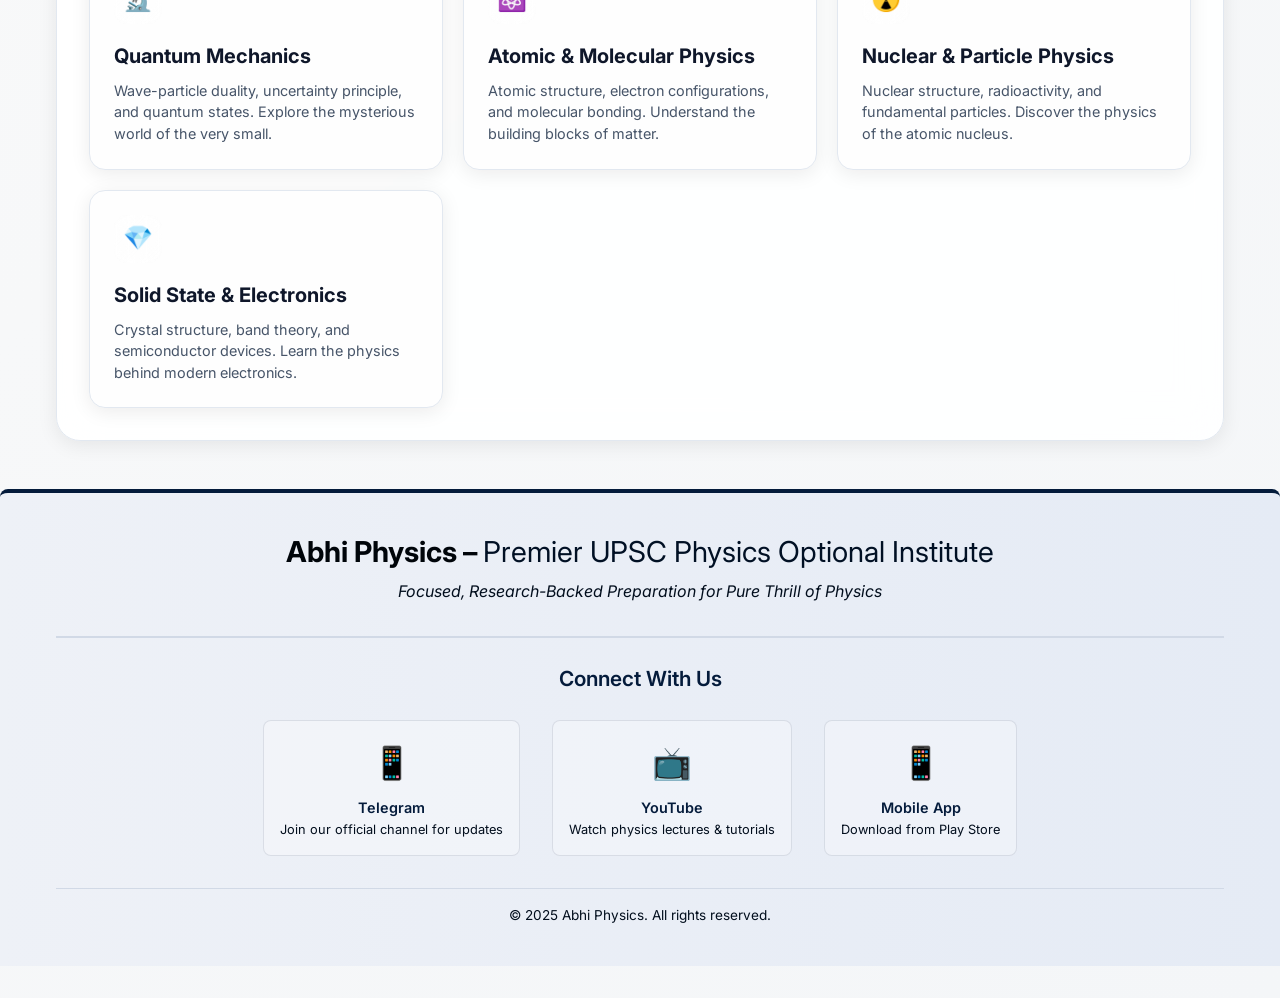
==== commit e0dfea9e: "Almost done with footer too" ====
--- a/index.html
+++ b/index.html
@@ -756,7 +756,7 @@
                     </a>
                 </li>
                 <li class="nav-item">
-                    <a href="https://www.abhiphysics.com/booklist.pdf" class="nav-link" target="_blank">
+                    <a href="https://www.abhiphysics.com/assets/pdfs/booklist.pdf" class="nav-link" target="_blank">
                         <span class="nav-icon">📚</span>
                         <span>Booklist</span>
                     </a>
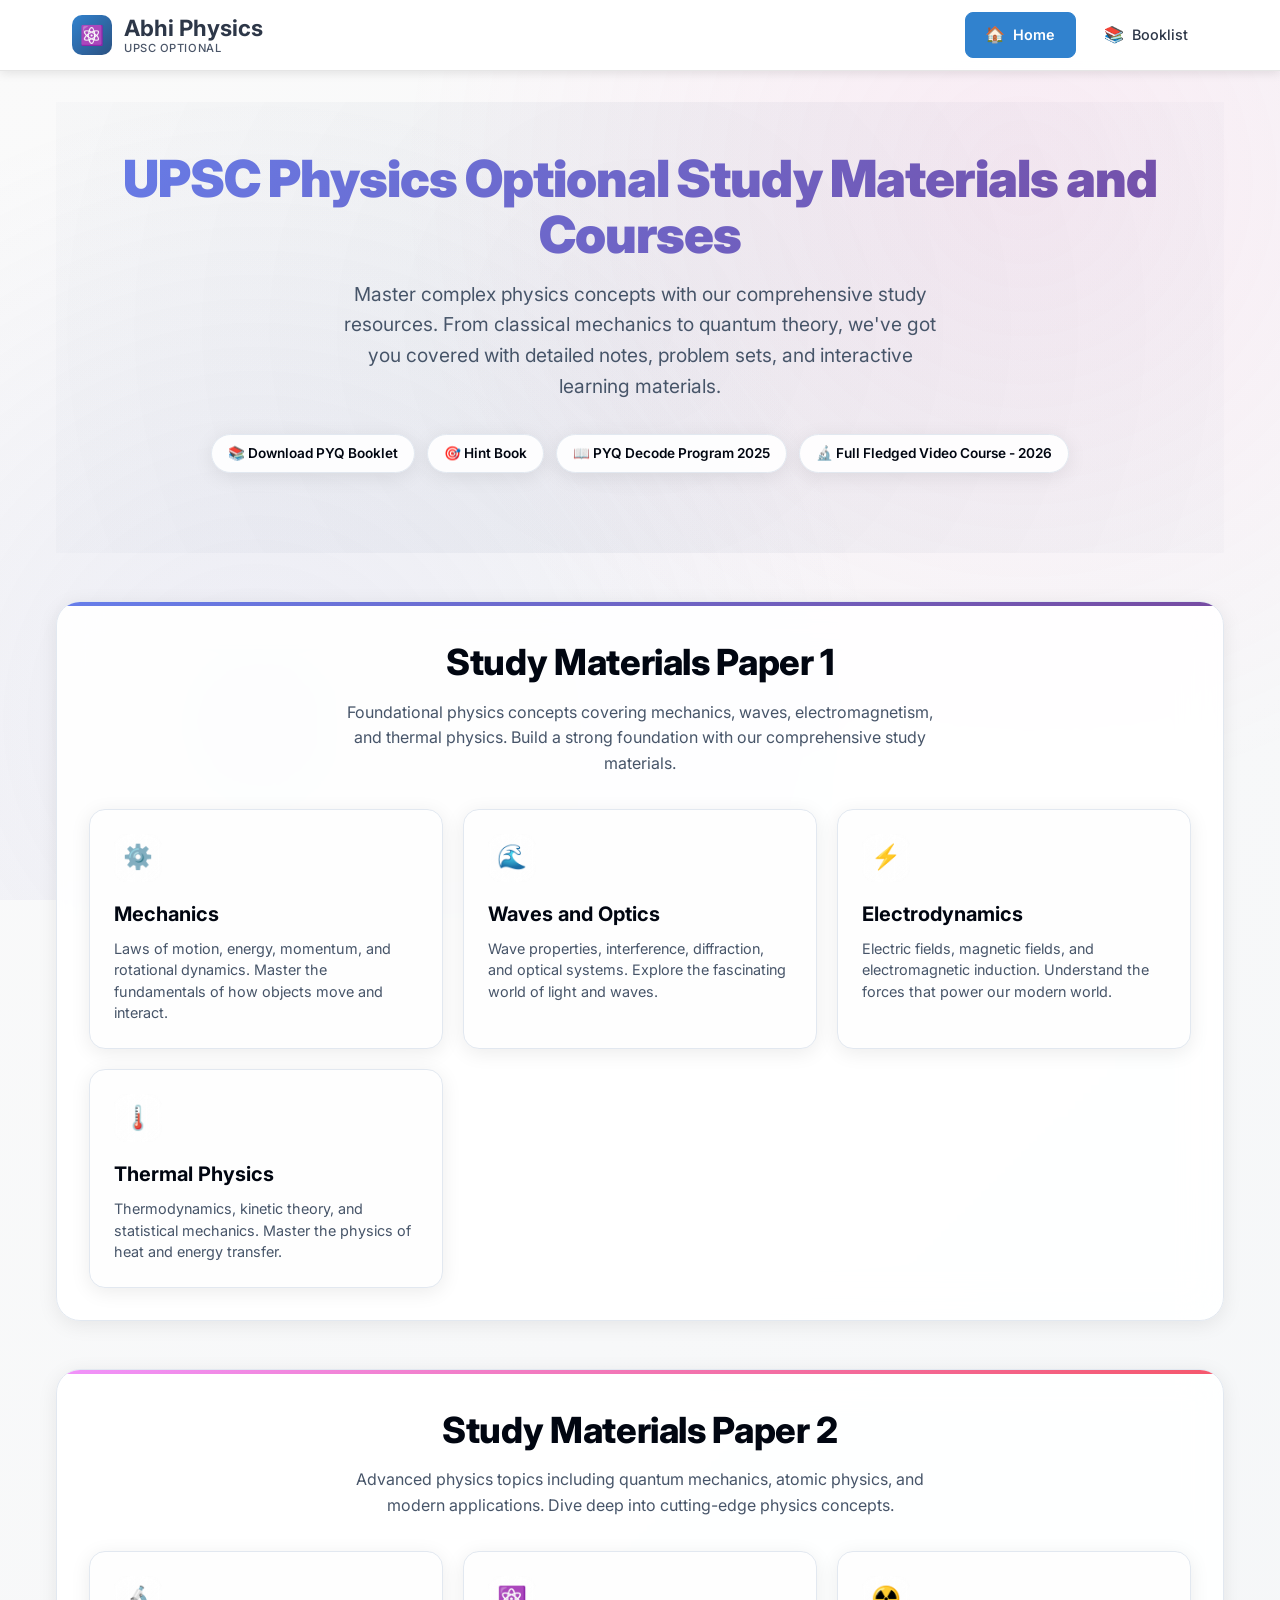
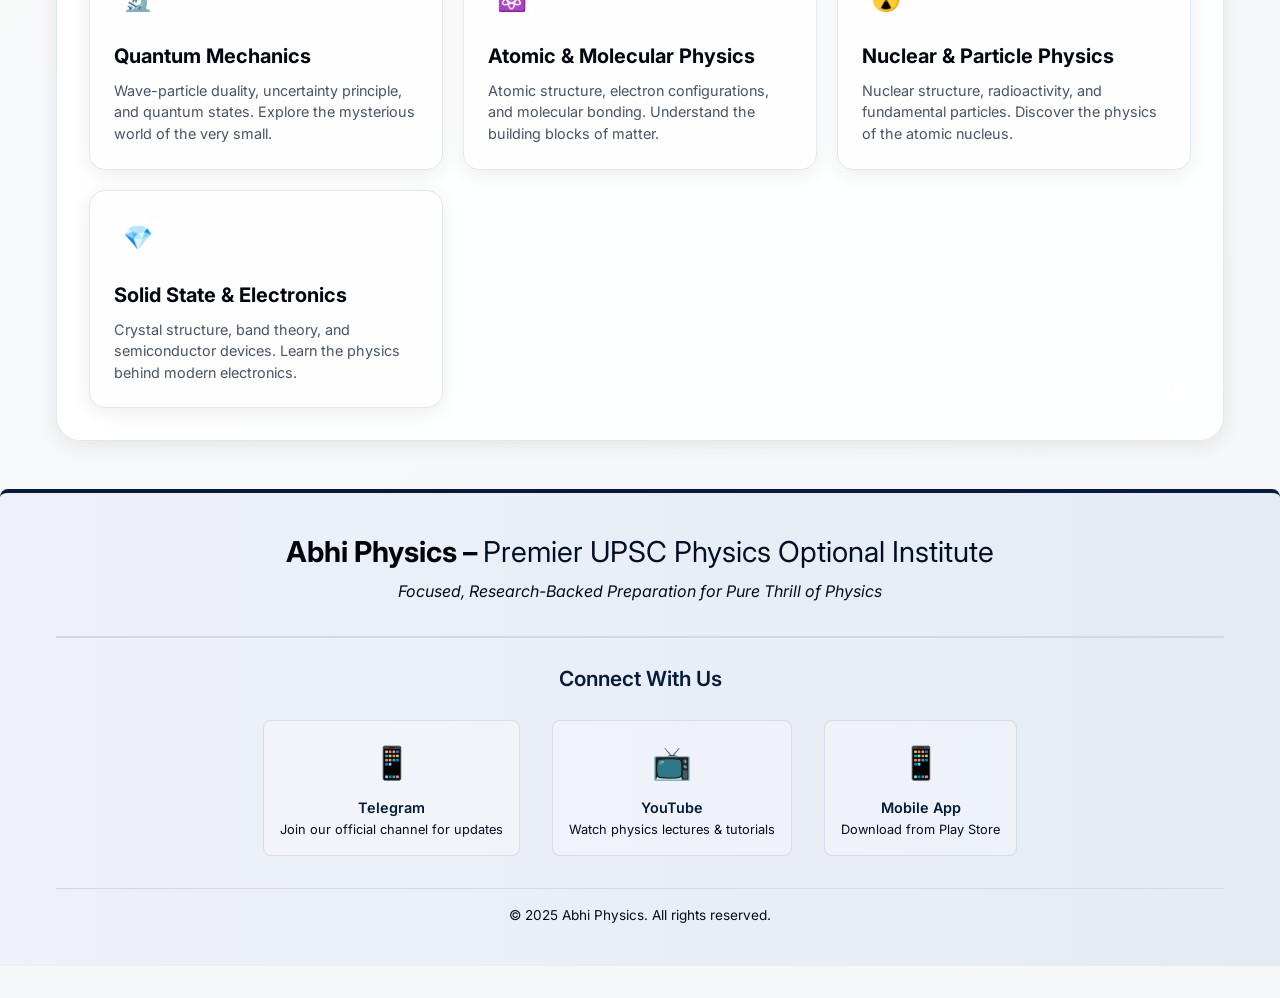
==== commit 84407efa: "Almost done with footer too" ====
--- a/index.html
+++ b/index.html
@@ -109,7 +109,7 @@
             --bg-tertiary: #f1f5f9;
             --bg-glass: rgba(255, 255, 255, 0.9);
             
-            --text-primary: #0f172a;
+            --text-primary: #010611;
             --text-secondary: #475569;
             --text-muted: #64748b;
             --text-white: #ffffff;
@@ -223,7 +223,7 @@
             left: 50%;
             width: 200%;
             height: 200%;
-            background: radial-gradient(circle, rgba(59, 130, 246, 0.05) 0%, transparent 70%);
+            background: radial-gradient(circle, rgba(9, 39, 89, 0.05) 0%, transparent 70%);
             transform: translate(-50%, -50%);
             animation: pulse 4s ease-in-out infinite;
         }
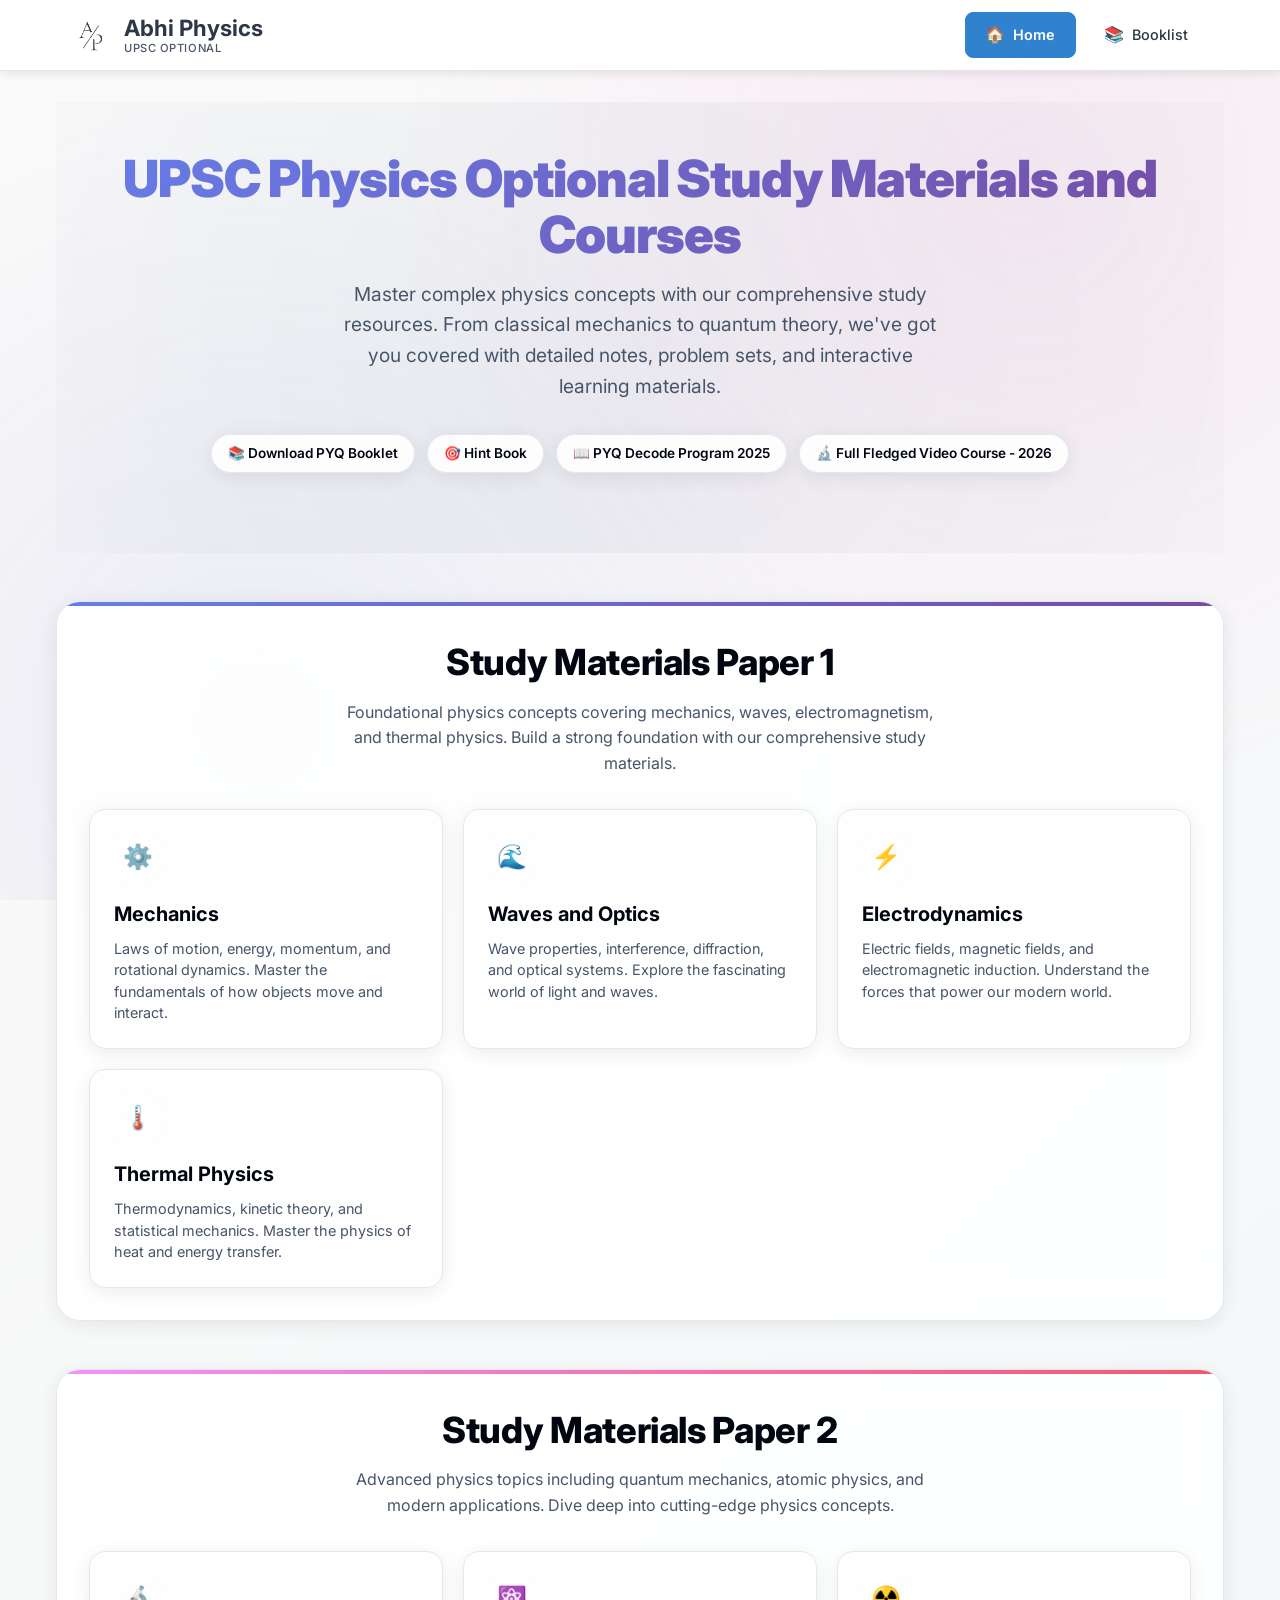
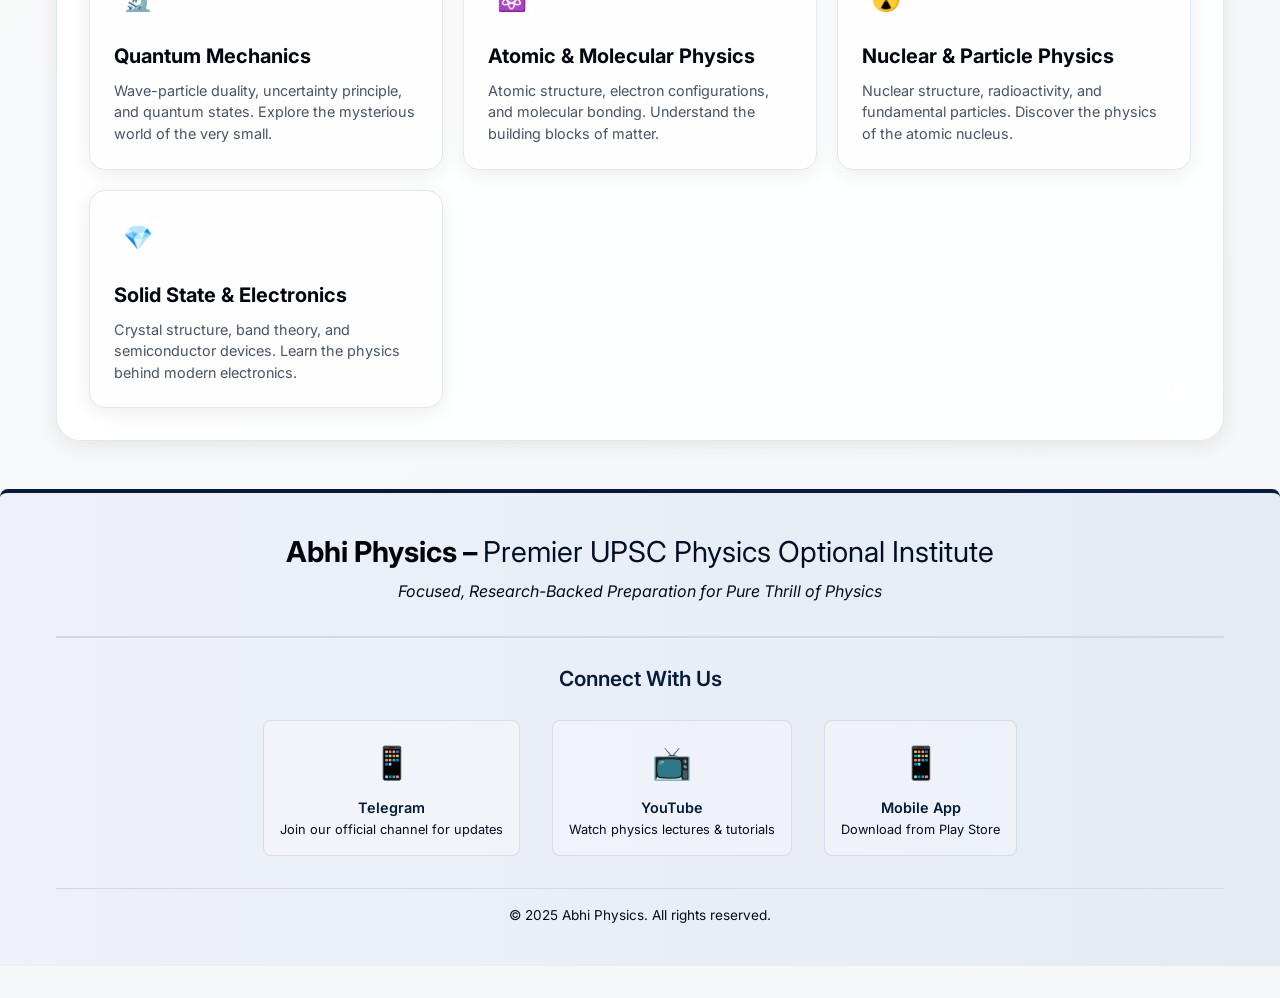
==== commit 1b9b2733: "headers updated" ====
--- a/index.html
+++ b/index.html
@@ -726,7 +726,17 @@
                 max-width: 250px;
             }
         }
-
+        /* Custom Logo of Abhi Physics */
+        .logo-icon {
+            background: transparent !important; /* Remove any background color */
+        }
+
+        .logo-icon img {
+            width: 100%;
+            height: 100%;
+            object-fit: contain;
+            border-radius: 4px;
+        }
     </style>
 
     <!-- Your other head content -->
@@ -740,7 +750,9 @@
         <nav class="nav-container">
             <!-- Logo -->
             <a href="https://www.abhiphysics.com" class="logo">
-                <div class="logo-icon">⚛️</div>
+                <div class="logo-icon">
+                    <img src="/logo.png" alt="Abhi Physics Logo" />
+                </div>
                 <div class="logo-text">
                     <span class="logo-main">Abhi Physics</span>
                     <span class="logo-sub">UPSC Optional</span>
@@ -771,10 +783,6 @@
             </button>
         </nav>
     </header>
-
-    <!-- Your page content here -->
-    <!-- Remember to add top padding/margin to account for fixed header -->
-
 
     <!-- Main Content -->
     <main class="main" role="main">
